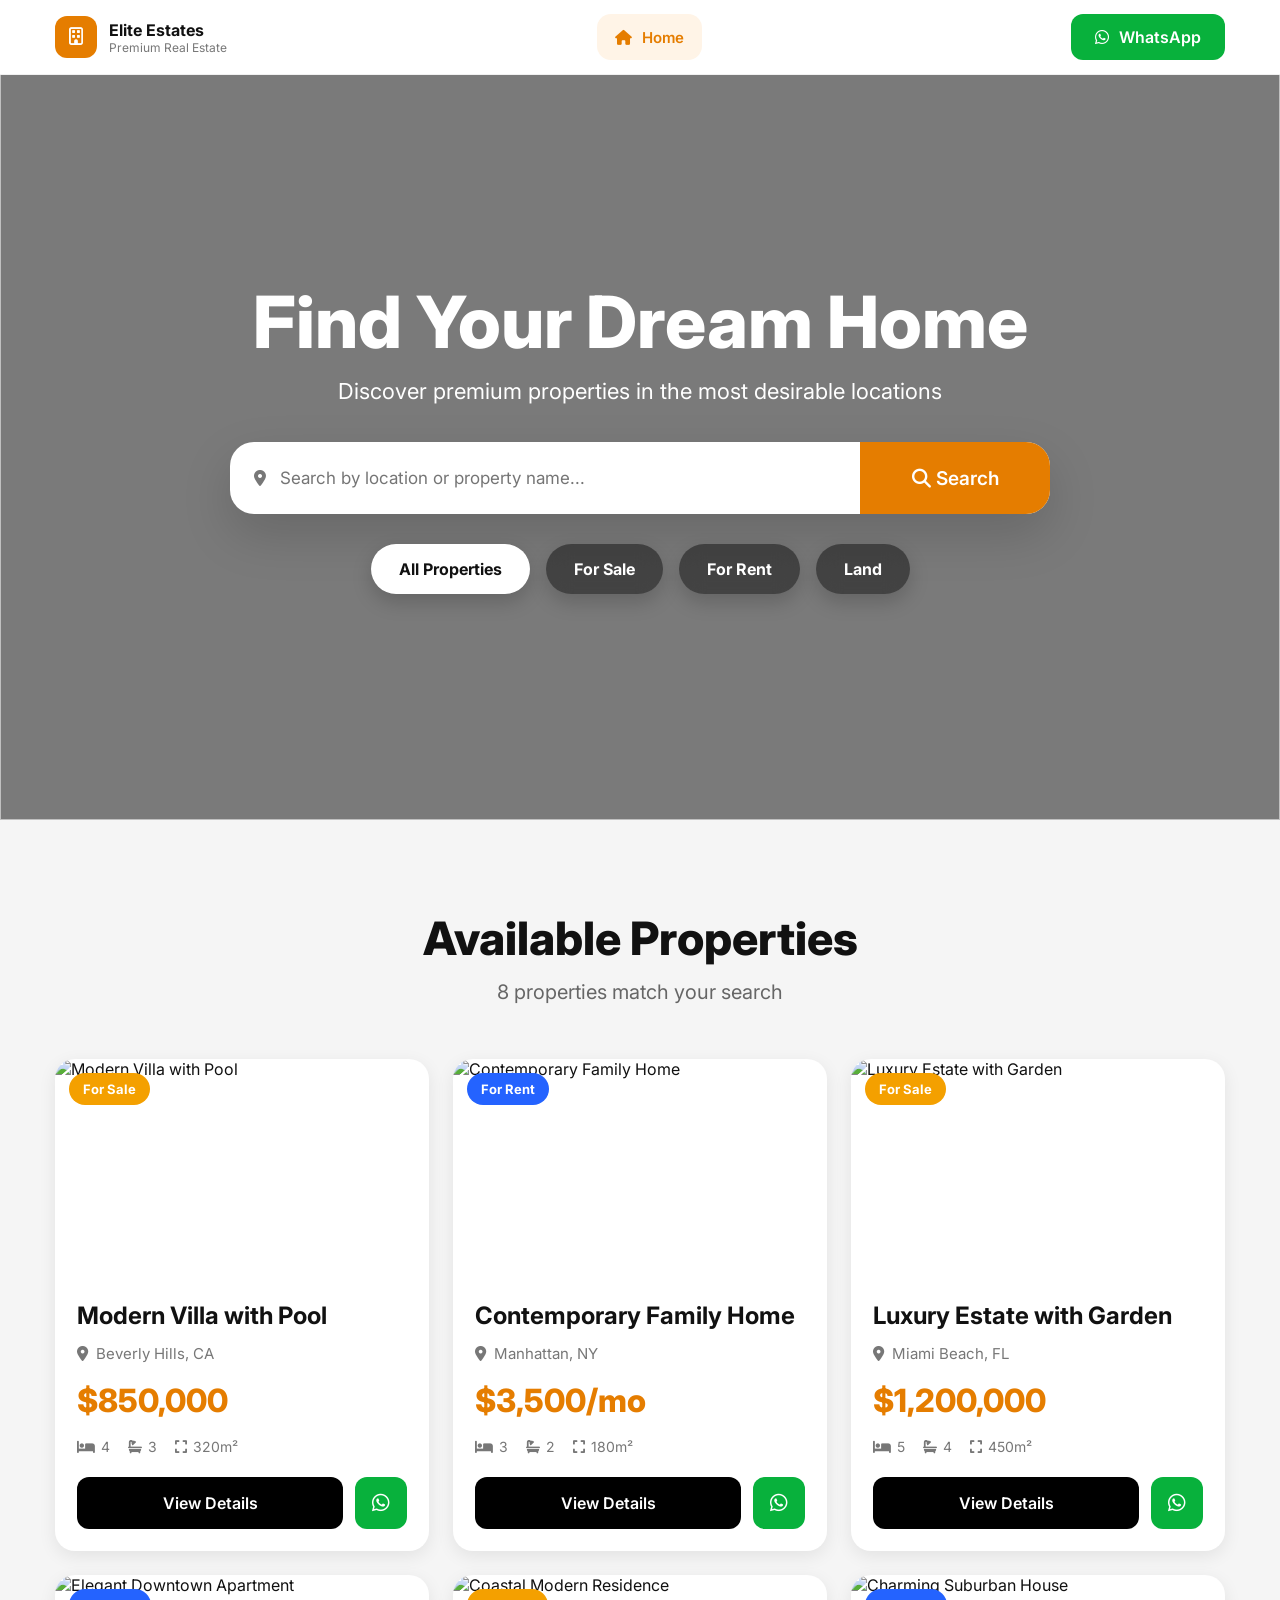
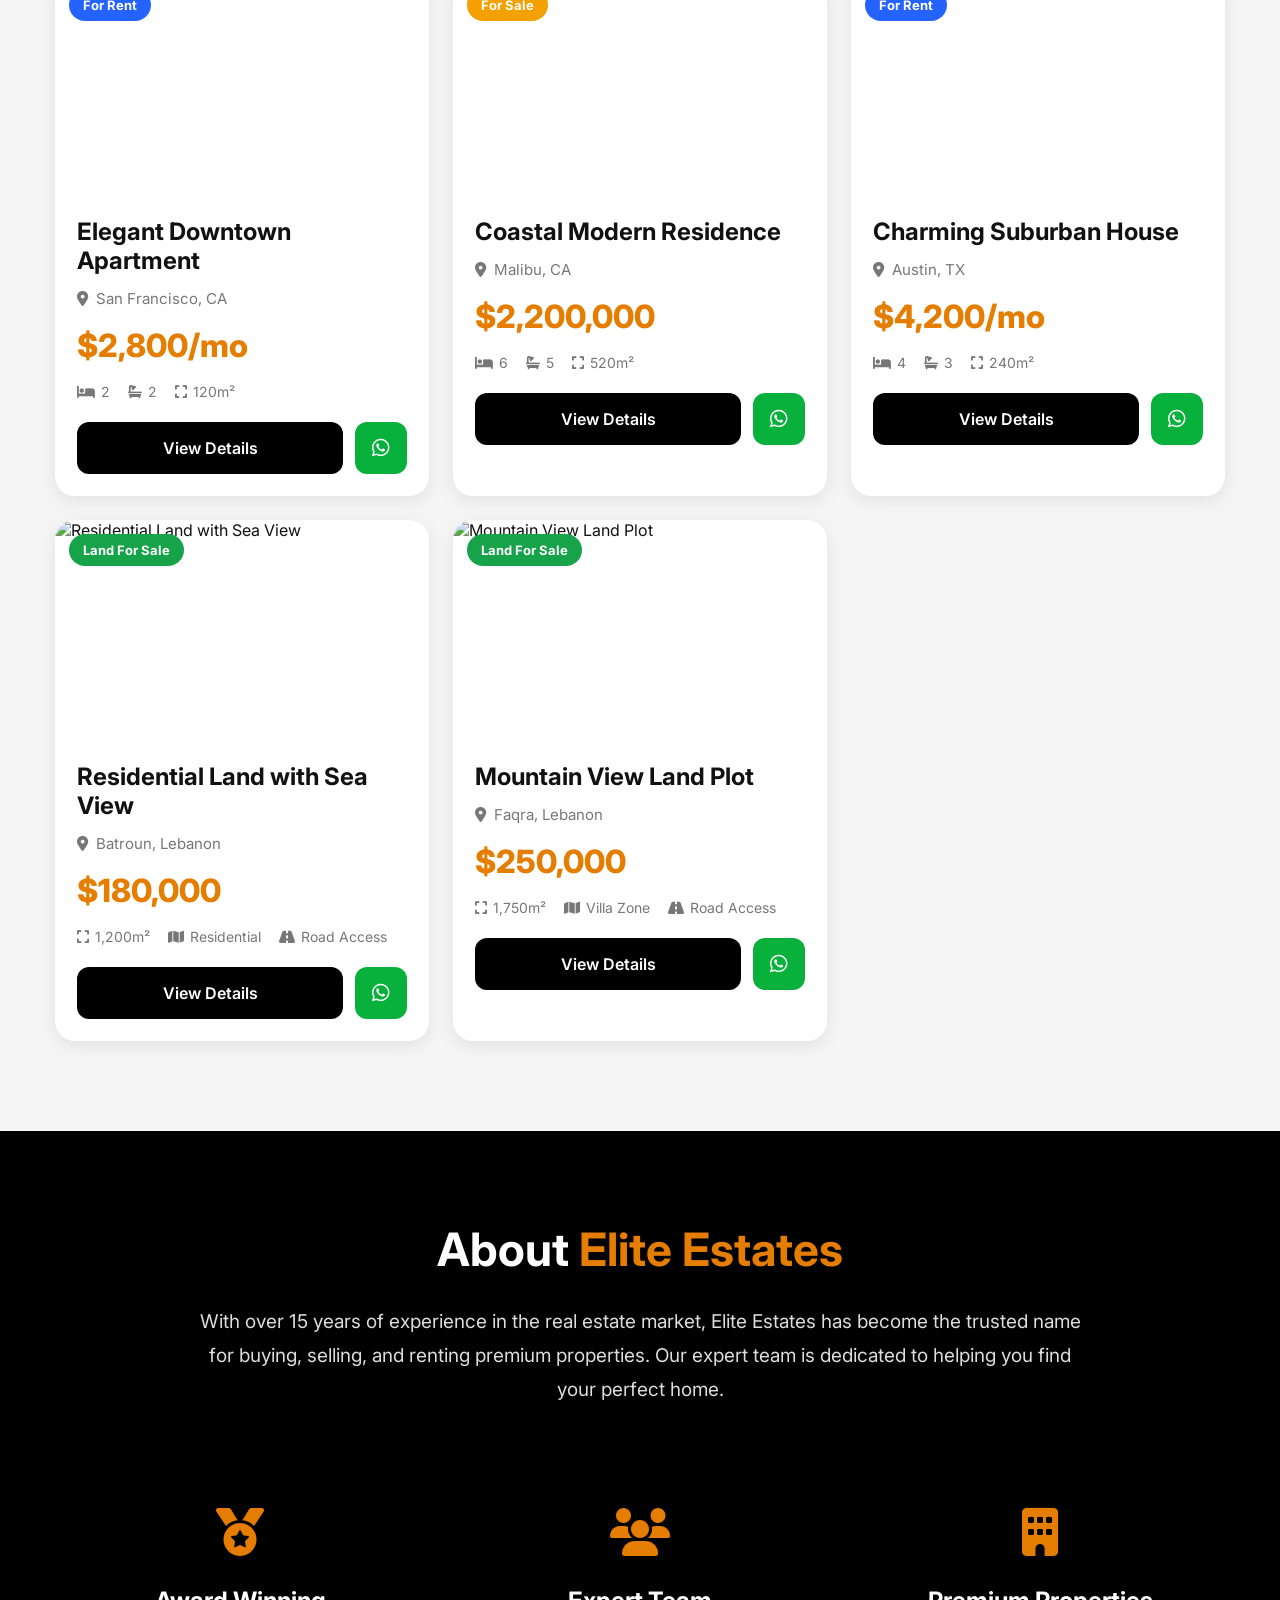
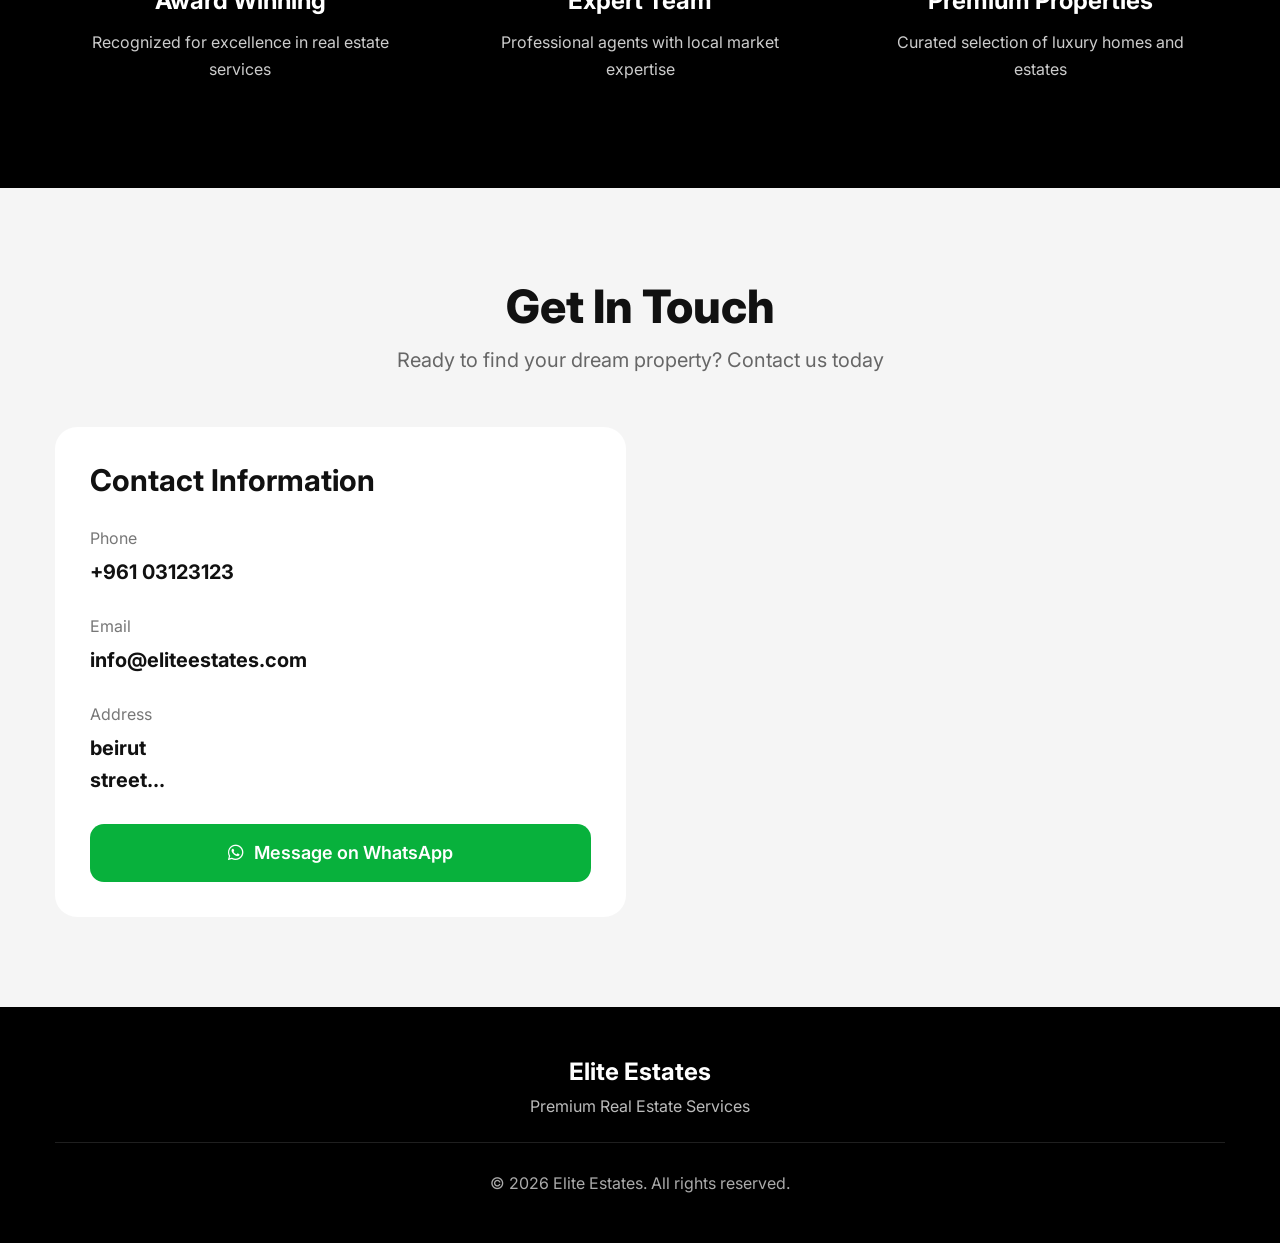
==== index.html @ d243425f "first commit" ====
<!DOCTYPE html>
<html lang="en">
<head>
  <meta charset="UTF-8" />
  <meta name="viewport" content="width=device-width, initial-scale=1.0" />
  <title>Elite Estates</title>

  <!-- CSS -->
  <link rel="stylesheet" href="style.css" />

  <!-- Google Fonts -->
  <link rel="preconnect" href="https://fonts.googleapis.com">
  <link rel="preconnect" href="https://fonts.gstatic.com" crossorigin>

  <link href="https://fonts.googleapis.com/css2?family=Inter:wght@300;400;500;600;700;800&display=swap" rel="stylesheet">

  <!-- FONT AWESOME -->
  <link
    rel="stylesheet"
    href="https://cdnjs.cloudflare.com/ajax/libs/font-awesome/6.5.1/css/all.min.css"
  />

</head>

<body>

  <!-- LOADER -->
  <div class="loader-wrapper" id="loader">
    <div class="loader"></div>
  </div>

  <!-- HEADER -->
  <header class="header">

    <div class="logo-section">

      <div class="logo-icon">
        <i class="fa-regular fa-building"></i>
      </div>

      <div>
        <h2>Elite Estates</h2>
        <p>Premium Real Estate</p>
      </div>

    </div>

    <nav class="nav">

        <a href="index.html" class="nav-link active">
          <i class="fa-solid fa-house"></i>
          <span>Home</span>
        </a>
      
      </nav>

    <a
      href="https://wa.me/123456789"
      target="_blank"
      class="header-whatsapp"
    >
      <i class="fa-brands fa-whatsapp"></i>
      WhatsApp
    </a>

  </header>

  <!-- HERO -->
  <section class="hero">

    <div class="hero-overlay"></div>

    <img
      src="https://images.unsplash.com/photo-1600585154526-990dced4db0d?q=80&w=1600&auto=format&fit=crop"
      alt=""
      class="hero-bg"
    >

    <div class="hero-content">

      <h1>Find Your Dream Home</h1>

      <p>
        Discover premium properties in the most desirable locations
      </p>

      <!-- SEARCH -->
      <div class="search-box">

        <div class="search-input">

          <i class="fa-solid fa-location-dot"></i>

          <input
            type="text"
            placeholder="Search by location or property name..."
            id="searchInput"
          />

        </div>

        <button id="searchBtn">

          <i class="fa-solid fa-magnifying-glass"></i>

          Search

        </button>

      </div>

      <!-- FILTERS -->
      <div class="filter-buttons">

        <button class="filter-btn active" data-filter="all">
          All Properties
        </button>
      
        <button class="filter-btn" data-filter="sale">
          For Sale
        </button>
      
        <button class="filter-btn" data-filter="rent">
          For Rent
        </button>
      
        <button class="filter-btn" data-filter="land">
          Land
        </button>
      
      </div>

    </div>

  </section>

  <!-- PROPERTIES -->
  <section class="properties-section">

    <div class="section-title">

      <h2>Available Properties</h2>

      <p id="resultsText">
        6 properties match your search
      </p>

    </div>

    <div
      class="properties-grid"
      id="propertiesGrid"
    >

      <!-- JS INSERTS CARDS -->

    </div>

  </section>

  <!-- ABOUT -->
  <section class="about-section">

    <div class="about-container">

      <h2>
        About <span>Elite Estates</span>
      </h2>

      <p class="about-text">

        With over 15 years of experience in the real estate market,
        Elite Estates has become the trusted name for buying,
        selling, and renting premium properties.
        Our expert team is dedicated to helping you find
        your perfect home.

      </p>

      <div class="about-features">

        <!-- FEATURE -->
        <div class="feature-box">

          <div class="feature-icon">
            <i class="fa-solid fa-medal"></i>
          </div>

          <h3>Award Winning</h3>

          <p>
            Recognized for excellence in real estate services
          </p>

        </div>

        <!-- FEATURE -->
        <div class="feature-box">

          <div class="feature-icon">
            <i class="fa-solid fa-users"></i>
          </div>

          <h3>Expert Team</h3>

          <p>
            Professional agents with local market expertise
          </p>

        </div>

        <!-- FEATURE -->
        <div class="feature-box">

          <div class="feature-icon">
            <i class="fa-solid fa-building"></i>
          </div>

          <h3>Premium Properties</h3>

          <p>
            Curated selection of luxury homes and estates
          </p>

        </div>

      </div>

    </div>

  </section>

  <!-- CONTACT -->
  <section class="contact-section">

    <div class="section-title">

      <h2>Get In Touch</h2>

      <p>
        Ready to find your dream property? Contact us today
      </p>

    </div>

    <div class="contact-container">

      <!-- LEFT -->
      <div class="contact-card">

        <h3>Contact Information</h3>

        <div class="contact-item">

          <span>Phone</span>

          <strong>+961 03123123</strong>

        </div>

        <div class="contact-item">

          <span>Email</span>

          <strong>info@eliteestates.com</strong>

        </div>

        <div class="contact-item">

          <span>Address</span>

          <strong>

           beirut

            <br>

            street...

          </strong>

        </div>

        <a
          href="https://wa.me/123456789"
          target="_blank"
          class="contact-whatsapp"
        >

          <i class="fa-brands fa-whatsapp"></i>

          Message on WhatsApp

        </a>

      </div>

      <!-- MAP -->
      <div class="map-container">

        <iframe
  src="https://maps.google.com/maps?q=Beirut%20Lebanon&t=&z=13&ie=UTF8&iwloc=&output=embed"
  loading="lazy"
  allowfullscreen
></iframe>

      </div>

    </div>

  </section>

  <!-- FOOTER -->
  <footer class="footer">

    <div class="footer-center">

        <h3>Elite Estates</h3>
      
        <p>Premium Real Estate Services</p>
      
      </div>
      
      <div class="footer-bottom">
      
        © 2026 Elite Estates. All rights reserved.
      
      </div>

  </footer>

  <!-- MODAL -->
  <div
    class="property-modal"
    id="propertyModal"
  >

    <div
      class="modal-overlay"
      id="modalOverlay"
    ></div>

    <div class="modal-content">

      <button
        class="close-modal"
        id="closeModal"
      >

        <i class="fa-solid fa-xmark"></i>

      </button>

      <div id="modalBody"></div>

    </div>

  </div>

  <!-- JS -->
  <script src="script.js"></script>

</body>
</html>
---- style.css ----
/* =========================
   GLOBAL
========================= */

*{
    margin:0;
    padding:0;
    box-sizing:border-box;
  }
  
  html{
    scroll-behavior:smooth;
  }
  
  body{
    font-family:'Inter',sans-serif;
    background:#f5f5f5;
    color:#111;
    overflow-x:hidden;
  }
  
  img{
    width:100%;
    display:block;
  }
  
  a{
    text-decoration:none;
  }
  
  button,
  input{
    font-family:'Inter',sans-serif;
  }
  
  /* =========================
     LOADER
  ========================= */
  
  .loader-wrapper{
    position:fixed;
    inset:0;
    background:#fff;
    display:flex;
    align-items:center;
    justify-content:center;
    z-index:9999;
    transition:0.4s;
  }
  
  .loader-wrapper.hide{
    opacity:0;
    pointer-events:none;
  }
  
  .loader{
    width:50px;
    height:50px;
    border:4px solid #eee;
    border-top:4px solid #e57d00;
    border-radius:50%;
    animation:spin 1s linear infinite;
  }
  
  @keyframes spin{
    to{
      transform:rotate(360deg);
    }
  }
  
  /* =========================
     HEADER
  ========================= */
  
  .header{
    position:fixed;
    top:0;
    left:0;
    width:100%;
    background:#fff;
    display:flex;
    align-items:center;
    justify-content:space-between;
    padding:14px 55px;
    z-index:1000;
    border-bottom:1px solid rgba(0,0,0,0.06);
  }
  
  .logo-section{
    display:flex;
    align-items:center;
    gap:12px;
  }
  
  .logo-icon{
    width:42px;
    height:42px;
    background:#e57d00;
    color:#fff;
    display:flex;
    align-items:center;
    justify-content:center;
    border-radius:12px;
    font-size:18px;
  }
  
  .logo-section h2{
    font-size:16px;
    font-weight:700;
  }
  
  .logo-section p{
    font-size:12px;
    color:#777;
  }
  
  .nav{
    display:flex;
    align-items:center;
    gap:14px;
  }
  
  .nav-link{
    height:46px;
    padding:0 18px;
    border-radius:14px;
    display:flex;
    align-items:center;
    gap:10px;
    color:#555;
    font-size:15px;
    font-weight:600;
    transition:0.25s;
  }
  
  .nav-link i{
    font-size:15px;
  }
  
  .nav-link:hover{
    background:#f3f3f3;
    color:#111;
  }
  
  .nav-link.active{
    background:#fff4e7;
    color:#e57d00;
  }
  
  .header-whatsapp{
    background:#08b13c;
    color:#fff;
    padding:13px 24px;
    border-radius:12px;
    display:flex;
    align-items:center;
    gap:10px;
    font-weight:600;
    transition:0.3s;
  }
  
  .header-whatsapp:hover{
    transform:translateY(-2px);
  }
  
  /* =========================
     HERO
  ========================= */
  
  .hero{
    position:relative;
    min-height:820px;
    padding-top:140px;
    padding-bottom:80px;
    overflow:hidden;
    display:flex;
    align-items:center;
    justify-content:center;
    text-align:center;
  }
  
  .hero-bg{
    position:absolute;
    inset:0;
    width:100%;
    height:100%;
    object-fit:cover;
  }
  
  .hero-overlay{
    position:absolute;
    inset:0;
    background:rgba(0,0,0,0.5);
  }
  
  .hero-content{
    position:relative;
    z-index:5;
    width:100%;
    max-width:1100px;
    padding:0 20px;
  }
  
  .hero-content h1{
    color:#fff;
    font-size:72px;
    font-weight:800;
    line-height:1;
    margin-bottom:20px;
  }
  
  .hero-content p{
    color:#fff;
    font-size:22px;
    margin-bottom:38px;
  }
  
  /* =========================
     SEARCH
  ========================= */
  
  .search-box{
    background:#fff;
    border-radius:24px;
    display:flex;
    overflow:hidden;
    max-width:820px;
    margin:0 auto 30px;
    box-shadow:0 20px 50px rgba(0,0,0,0.15);
  }
  
  .search-input{
    flex:1;
    display:flex;
    align-items:center;
    padding:0 24px;
    gap:14px;
  }
  
  .search-input input{
    width:100%;
    border:none;
    outline:none;
    font-size:17px;
    height:72px;
  }
  
  .search-input i{
    color:#777;
  }
  
  .search-box button{
    background:#e57d00;
    color:#fff;
    border:none;
    min-width:190px;
    font-size:19px;
    font-weight:600;
    cursor:pointer;
  }
  
  /* =========================
     FILTERS
  ========================= */
  
  .filter-buttons{
    display:flex;
    justify-content:center;
    gap:16px;
    flex-wrap:wrap;
  }
  
  .filter-btn{
    border:none;
    background:rgba(0,0,0,0.45);
    backdrop-filter:blur(12px);
    color:#fff;
    padding:15px 28px;
    border-radius:40px;
    font-size:16px;
    font-weight:700;
    cursor:pointer;
    box-shadow:0 8px 20px rgba(0,0,0,0.18);
  }
  
  .filter-btn.active{
    background:#fff;
    color:#111;
  }
  /* =========================
     SECTIONS
  ========================= */
  
  .properties-section,
  .contact-section{
    padding:90px 55px;
  }
  
  .section-title{
    text-align:center;
    margin-bottom:55px;
  }
  
  .section-title h2{
    font-size:46px;
    margin-bottom:14px;
    font-weight:800;
  }
  
  .section-title p{
    font-size:20px;
    color:#666;
  }
  
  /* =========================
     PROPERTIES
  ========================= */
  
  .properties-grid{
    display:grid;
    grid-template-columns:repeat(3,1fr);
    gap:24px;
  }
  
  .property-card{
    background:#fff;
    border-radius:20px;
    overflow:hidden;
    cursor:pointer;
    box-shadow:0 5px 18px rgba(0,0,0,0.08);
    transition:0.35s;
  }
  
  .property-card:hover{
    transform:translateY(-6px);
  }
  
  .property-image{
    position:relative;
    height:220px;
    overflow:hidden;
  }
  
  .property-image img{
    width:100%;
    height:100%;
    object-fit:cover;
    transition:0.4s;
  }
  
  .property-card:hover .property-image img{
    transform:scale(1.06);
  }
  
  .property-badge{
    position:absolute;
    top:14px;
    left:14px;
    padding:8px 14px;
    border-radius:30px;
    color:#fff;
    font-size:13px;
    font-weight:700;
  }
  
  .badge-sale{
    background:#f4a000;
  }
  
  .badge-rent{
    background:#2463ff;
  }
  
  .property-content{
    padding:22px;
  }
  
  .property-title{
    font-size:24px;
    font-weight:700;
    margin-bottom:14px;
  }
  
  .property-location{
    display:flex;
    align-items:center;
    gap:8px;
    color:#777;
    margin-bottom:18px;
    font-size:15px;
  }
  
  .property-price{
    font-size:32px;
    color:#e57d00;
    font-weight:800;
    margin-bottom:18px;
  }
  
  .property-features{
    display:flex;
    gap:18px;
    flex-wrap:wrap;
    margin-bottom:22px;
    color:#777;
  }
  
  .property-features span{
    display:flex;
    align-items:center;
    gap:6px;
    font-size:14px;
  }
  
  .card-buttons{
    display:flex;
    gap:12px;
  }
  
  .details-btn{
    flex:1;
    background:#000;
    color:#fff;
    border:none;
    border-radius:12px;
    height:52px;
    font-size:16px;
    font-weight:600;
    cursor:pointer;
  }
  
  .whatsapp-btn{
    width:52px;
    height:52px;
    border-radius:12px;
    background:#08b13c;
    color:#fff;
    display:flex;
    align-items:center;
    justify-content:center;
    font-size:20px;
  }
  
  /* =========================
     ABOUT
  ========================= */
  
  .about-section{
    background:#000;
    color:#fff;
    padding:90px 55px;
  }
  
  .about-container{
    max-width:1200px;
    margin:auto;
    text-align:center;
  }
  
  .about-container h2{
    font-size:46px;
    margin-bottom:28px;
  }
  
  .about-container span{
    color:#e57d00;
  }
  
  .about-text{
    max-width:900px;
    margin:auto;
    color:#ddd;
    font-size:19px;
    line-height:1.8;
  }
  
  .about-features{
    display:grid;
    grid-template-columns:repeat(3,1fr);
    gap:30px;
    margin-top:80px;
  }
  
  .feature-box{
    padding:15px;
  }
  
  .feature-icon{
    color:#e57d00;
    font-size:48px;
    margin-bottom:24px;
  }
  
  .feature-box h3{
    font-size:24px;
    margin-bottom:14px;
  }
  
  .feature-box p{
    color:#ccc;
    line-height:1.7;
    font-size:16px;
  }
  
  /* =========================
     CONTACT
  ========================= */
  
  .contact-container{
    display:grid;
    grid-template-columns:1fr 1fr;
    gap:28px;
  }
  
  .contact-card{
    background:#fff;
    border-radius:22px;
    padding:35px;
  }
  
  .contact-card h3{
    font-size:30px;
    margin-bottom:30px;
  }
  
  .contact-item{
    margin-bottom:28px;
  }
  
  .contact-item span{
    display:block;
    color:#777;
    margin-bottom:8px;
    font-size:16px;
  }
  
  .contact-item strong{
    font-size:20px;
    line-height:1.6;
  }
  
  .contact-whatsapp{
    margin-top:10px;
    background:#08b13c;
    color:#fff;
    display:flex;
    align-items:center;
    justify-content:center;
    gap:10px;
    height:58px;
    border-radius:14px;
    font-size:18px;
    font-weight:600;
  }
  
  .map-container{
    border-radius:22px;
    overflow:hidden;
    min-height:420px;
  }
  
  .map-container iframe{
    width:100%;
    height:100%;
    border:none;
  }
  
  /* =========================
     FOOTER
  ========================= */
  
  .footer{
    background:#000;
    color:#fff;
    padding:50px 55px;
  }
  

  
  .footer-top h3{
    font-size:24px;
    margin-bottom:8px;
  }
  
  .footer-top p{
    color:#bbb;
    font-size:16px;
  }
  
  
  
  .footer-bottom{
    text-align:center;
    padding-top:30px;
    color:#aaa;
    font-size:16px;
  }
  .footer-center{
    text-align:center;
    padding-bottom:26px;
    border-bottom:1px solid rgba(255,255,255,0.12);
  }
  
  .footer-center h3{
    font-size:24px;
    margin-bottom:10px;
  }
  
  .footer-center p{
    color:#bbb;
    font-size:16px;
  }
  /* =========================
     MODAL
  ========================= */
  
  .property-modal{
    position:fixed;
    inset:0;
    z-index:5000;
    opacity:0;
    pointer-events:none;
    transition:0.3s;
  }
  
  .property-modal.show{
    opacity:1;
    pointer-events:auto;
  }
  
  .modal-overlay{
    position:absolute;
    inset:0;
    background:rgba(0,0,0,0.7);
  }
  
  .modal-content{
    position:absolute;
    top:50%;
    left:50%;
    transform:translate(-50%,-50%);
    width:90%;
    max-width:900px;
    background:#fff;
    border-radius:24px;
    overflow:auto;
    max-height:90vh;
  }
  
  .close-modal{
    position:absolute;
    top:18px;
    right:18px;
    width:48px;
    height:48px;
    border:none;
    border-radius:50%;
    background:#000;
    color:#fff;
    font-size:18px;
    cursor:pointer;
    z-index:10;
  }
  
  /* =========================
     MODAL CONTENT
  ========================= */
  
  .modal-image{
    width:100%;
    height:320px;
    position:relative;
  }
  
  .modal-image img{
    width:100%;
    height:100%;
    object-fit:cover;
  }
  
  .modal-info{
    padding:28px;
  }
  
  .modal-info h2{
    font-size:30px;
    margin-bottom:14px;
  }
  
  .modal-location{
    display:flex;
    align-items:center;
    gap:8px;
    color:#666;
    font-size:16px;
    margin-bottom:16px;
  }
  
  .modal-price{
    font-size:34px;
    font-weight:800;
    color:#e57d00;
    margin-bottom:22px;
  }
  
  .modal-features{
    display:flex;
    gap:14px;
    flex-wrap:wrap;
    margin-bottom:24px;
  }
  
  .modal-features span{
    background:#f3f3f3;
    padding:12px 14px;
    border-radius:10px;
    display:flex;
    align-items:center;
    gap:8px;
    font-size:14px;
  }
  
  .modal-description{
    font-size:16px;
    line-height:1.8;
    color:#555;
    margin-bottom:28px;
  }
  
  .modal-whatsapp{
    background:#08b13c;
    color:#fff;
    height:58px;
    border-radius:14px;
    display:flex;
    align-items:center;
    justify-content:center;
    gap:10px;
    font-size:18px;
    font-weight:600;
  }
  
  /* =========================
     MOBILE
  ========================= */
  
  @media(max-width:900px){
  
    .header{
      padding:14px 18px;
    }
  
    .nav{
      display:none;
    }
  
    .header-whatsapp{
      padding:10px 14px;
      font-size:14px;
    }
  
    .hero{
      min-height:100vh;
      padding-top:120px;
    }
  
    .hero-content h1{
      font-size:48px;
    }
  
    .hero-content p{
      font-size:18px;
    }
  
    .search-box{
      flex-direction:column;
    }
  
    .search-box button{
      width:100%;
      height:64px;
    }
  
    .properties-grid{
      grid-template-columns:1fr;
    }
  
    .about-features{
      grid-template-columns:1fr;
    }
  
    .contact-container{
      grid-template-columns:1fr;
    }
  
    .properties-section,
    .contact-section,
    .about-section,
    .footer{
      padding:70px 20px;
    }
  
  }
  
  @media(max-width:600px){
  
    .hero-content h1{
      font-size:40px;
    }
  
    .hero-content p{
      font-size:16px;
    }
  
    .property-image{
      height:210px;
    }
  
    .modal-image{
      height:240px;
    }
  
  }
  /* =========================
   PROPERTY DETAILS PAGE
========================= */

.details-page{
    padding:120px 55px 90px;
    background:#fff;
  }
  
  .breadcrumb{
    max-width:1240px;
    margin:0 auto 28px;
    display:flex;
    align-items:center;
    gap:10px;
    font-size:16px;
    color:#6f7284;
  }
  
  .breadcrumb a{
    color:#6f7284;
  }
  
  .breadcrumb span:last-child{
    color:#111;
  }
  
  .details-gallery{
    max-width:1240px;
    margin:0 auto 42px;
  }
  
  .main-image-wrap{
    position:relative;
    height:640px;
    border-radius:22px;
    overflow:hidden;
    box-shadow:0 18px 45px rgba(0,0,0,0.12);
  }
  
  .main-image-wrap img{
    width:100%;
    height:100%;
    object-fit:cover;
  }
  
  .details-badge{
    position:absolute;
    top:22px;
    left:22px;
    z-index:5;
    padding:12px 22px;
    border-radius:30px;
    color:#fff;
    font-size:18px;
    font-weight:700;
  }
  
  .gallery-arrow{
    position:absolute;
    top:50%;
    transform:translateY(-50%);
    width:58px;
    height:58px;
    border:none;
    border-radius:50%;
    background:#fff;
    color:#111;
    font-size:22px;
    cursor:pointer;
    z-index:5;
    box-shadow:0 8px 20px rgba(0,0,0,0.15);
  }
  
  .gallery-arrow.left{
    left:22px;
  }
  
  .gallery-arrow.right{
    right:22px;
  }
  
  .gallery-dots{
    position:absolute;
    bottom:18px;
    left:50%;
    transform:translateX(-50%);
    display:flex;
    align-items:center;
    gap:8px;
    z-index:5;
  }
  
  .gallery-dot{
    width:10px;
    height:10px;
    border:none;
    border-radius:50%;
    background:rgba(255,255,255,0.55);
    cursor:pointer;
  }
  
  .gallery-dot.active{
    width:34px;
    border-radius:30px;
    background:#fff;
  }
  
  .thumbnail-row{
    display:flex;
    gap:16px;
    margin-top:22px;
    overflow-x:auto;
    padding-bottom:5px;
  }
  
  .thumbnail-img{
    width:185px;
    height:105px;
    object-fit:cover;
    border-radius:12px;
    cursor:pointer;
    border:3px solid transparent;
    transition:0.25s;
  }
  
  .thumbnail-img.active{
    border-color:#e57d00;
  }
  
  .details-layout{
    max-width:1240px;
    margin:0 auto;
    display:grid;
    grid-template-columns:1fr 385px;
    gap:40px;
    align-items:start;
  }
  
  .details-card,
  .details-sidebar{
    background:#fff;
    border:1px solid #e5e5e5;
    border-radius:22px;
    box-shadow:0 12px 30px rgba(0,0,0,0.08);
  }
  
  .details-card{
    padding:40px;
  }
  
  .details-card h1{
    font-size:44px;
    line-height:1.1;
    margin-bottom:22px;
  }
  
  .detail-location{
    display:flex;
    align-items:center;
    gap:12px;
    color:#6f7284;
    font-size:20px;
    margin-bottom:32px;
  }
  
  .detail-price{
    color:#e57d00;
    font-size:44px;
    font-weight:800;
    margin-bottom:38px;
  }
  
  .detail-stats{
    display:grid;
    grid-template-columns:repeat(4,1fr);
    gap:22px;
    margin-bottom:38px;
  }
  
  .detail-stat{
    display:flex;
    align-items:center;
    gap:14px;
  }
  
  .stat-icon{
    width:58px;
    height:58px;
    border-radius:12px;
    display:flex;
    align-items:center;
    justify-content:center;
    font-size:23px;
  }
  
  .stat-icon.orange{
    background:#fff7e8;
    color:#e57d00;
  }
  
  .stat-icon.blue{
    background:#eef5ff;
    color:#2166ff;
  }
  
  .stat-icon.green{
    background:#effdf5;
    color:#00a841;
  }
  
  .stat-icon.purple{
    background:#f9efff;
    color:#a020ff;
  }
  
  .detail-stat strong{
    display:block;
    font-size:28px;
    margin-bottom:4px;
  }
  
  .detail-stat span{
    color:#6f7284;
    font-size:16px;
  }
  
  .details-card hr{
    border:none;
    border-top:1px solid #e2e2e2;
    margin:8px 0 38px;
  }
  
  .details-card h2{
    font-size:28px;
    margin-bottom:22px;
  }
  
  .detail-description{
    color:#666b7d;
    font-size:19px;
    line-height:1.8;
  }
  
  .details-sidebar{
    padding:30px;
    position:sticky;
    top:115px;
  }
  
  .details-sidebar h2{
    font-size:30px;
    margin-bottom:28px;
  }
  
  .details-whatsapp{
    height:68px;
    border-radius:16px;
    background:#08b13c;
    color:#fff;
    display:flex;
    align-items:center;
    justify-content:center;
    gap:12px;
    font-size:20px;
    font-weight:700;
    margin-bottom:30px;
  }
  
  .info-list{
    margin-top:18px;
  }
  
  .info-row{
    display:flex;
    align-items:center;
    justify-content:space-between;
    padding:18px 0;
    border-bottom:1px solid #e5e5e5;
    gap:20px;
  }
  
  .info-row span{
    color:#6f7284;
    font-size:16px;
  }
  
  .info-row strong{
    font-size:16px;
    text-align:right;
  }
  
  .side-contact{
    margin-top:34px;
    padding-top:30px;
    border-top:1px solid #e5e5e5;
  }
  
  .side-contact h3{
    font-size:20px;
    margin-bottom:18px;
  }
  
  .side-contact p{
    color:#6f7284;
    font-size:16px;
    margin-bottom:12px;
  }
  
  /* =========================
     DETAILS RESPONSIVE
  ========================= */
  
  @media(max-width:1000px){
  
    .details-page{
      padding:105px 20px 70px;
    }
  
    .main-image-wrap{
      height:420px;
    }
  
    .details-layout{
      grid-template-columns:1fr;
    }
  
    .details-sidebar{
      position:static;
    }
  
    .detail-stats{
      grid-template-columns:repeat(2,1fr);
    }
  
  }
  
  @media(max-width:600px){
  
    .main-image-wrap{
      height:300px;
      border-radius:16px;
    }
  
    .gallery-arrow{
      width:44px;
      height:44px;
      font-size:18px;
    }
  
    .thumbnail-img{
      width:125px;
      height:78px;
    }
  
    .details-card{
      padding:26px;
    }
  
    .details-card h1{
      font-size:32px;
    }
  
    .detail-price{
      font-size:34px;
    }
  
    .detail-stats{
      grid-template-columns:1fr;
    }
  
    .details-sidebar{
      padding:26px;
    }
  
  }
  .badge-land{
    background:#16a34a;
  }
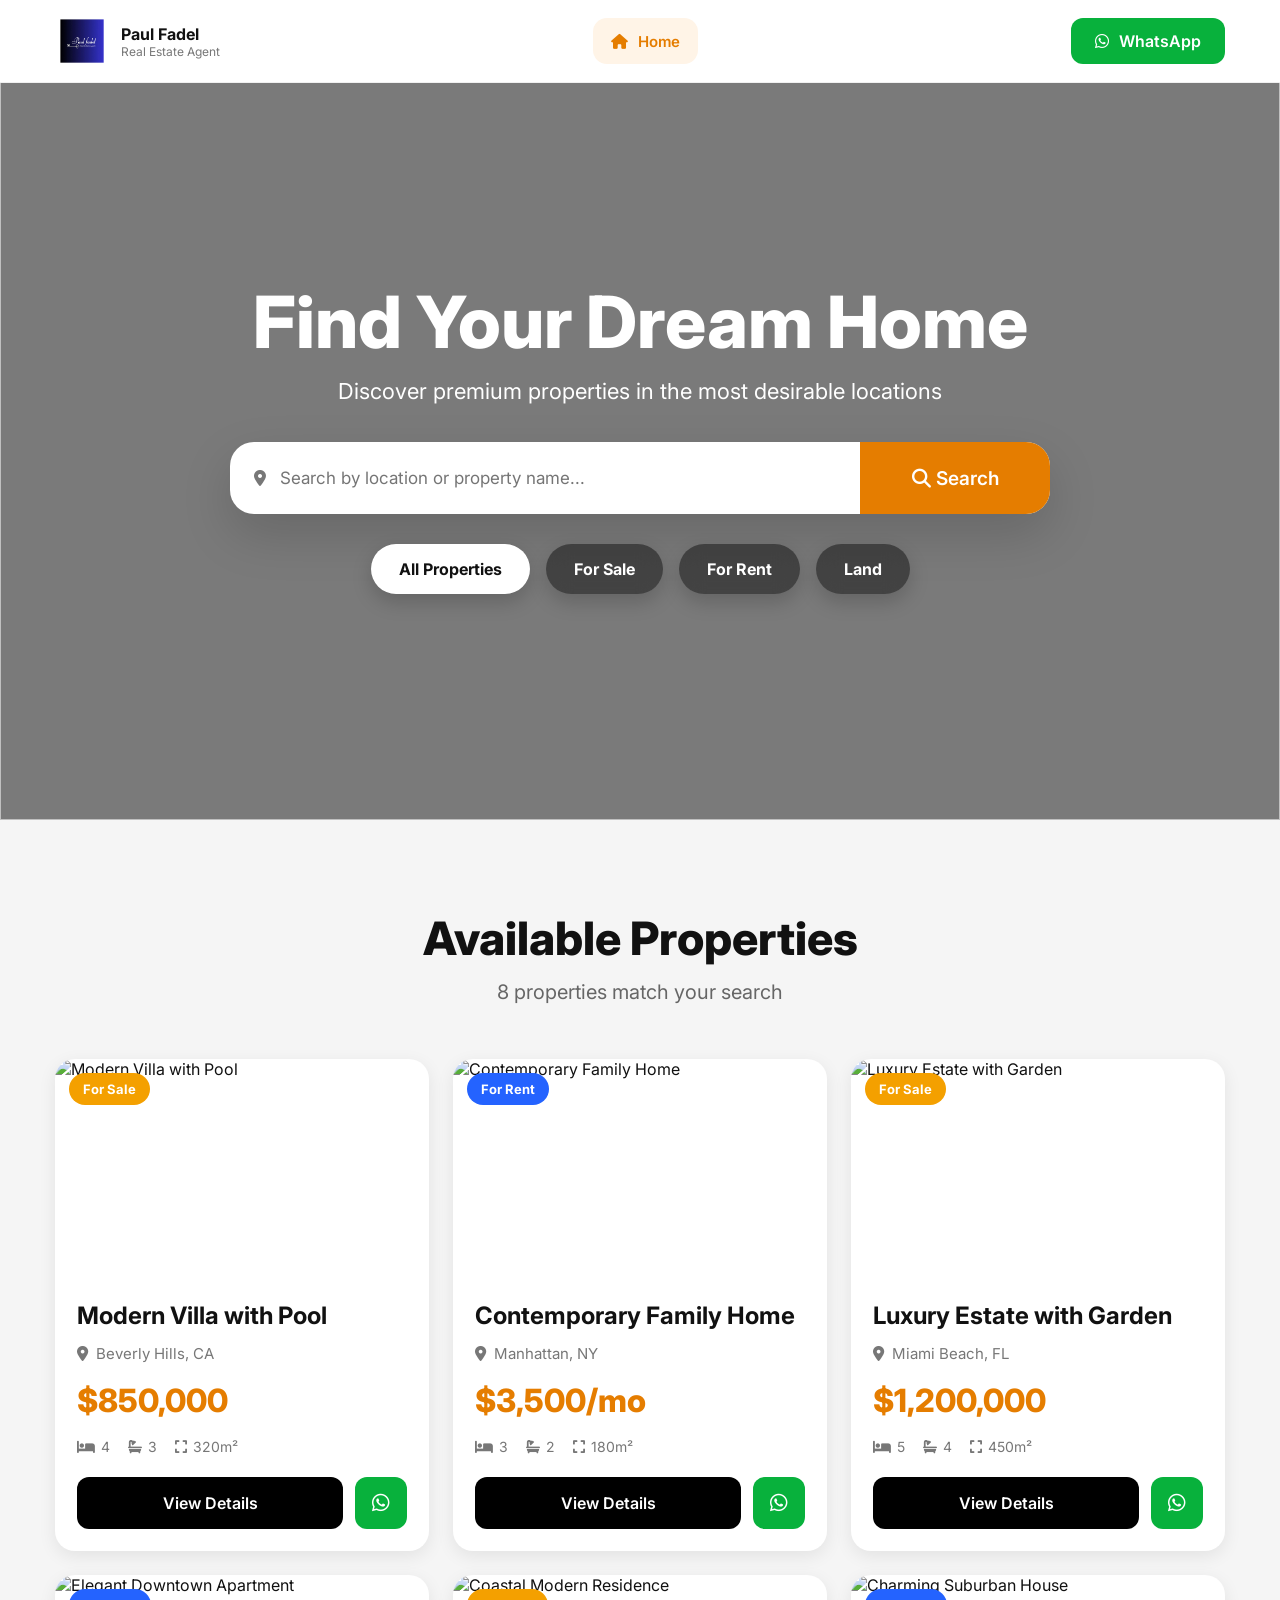
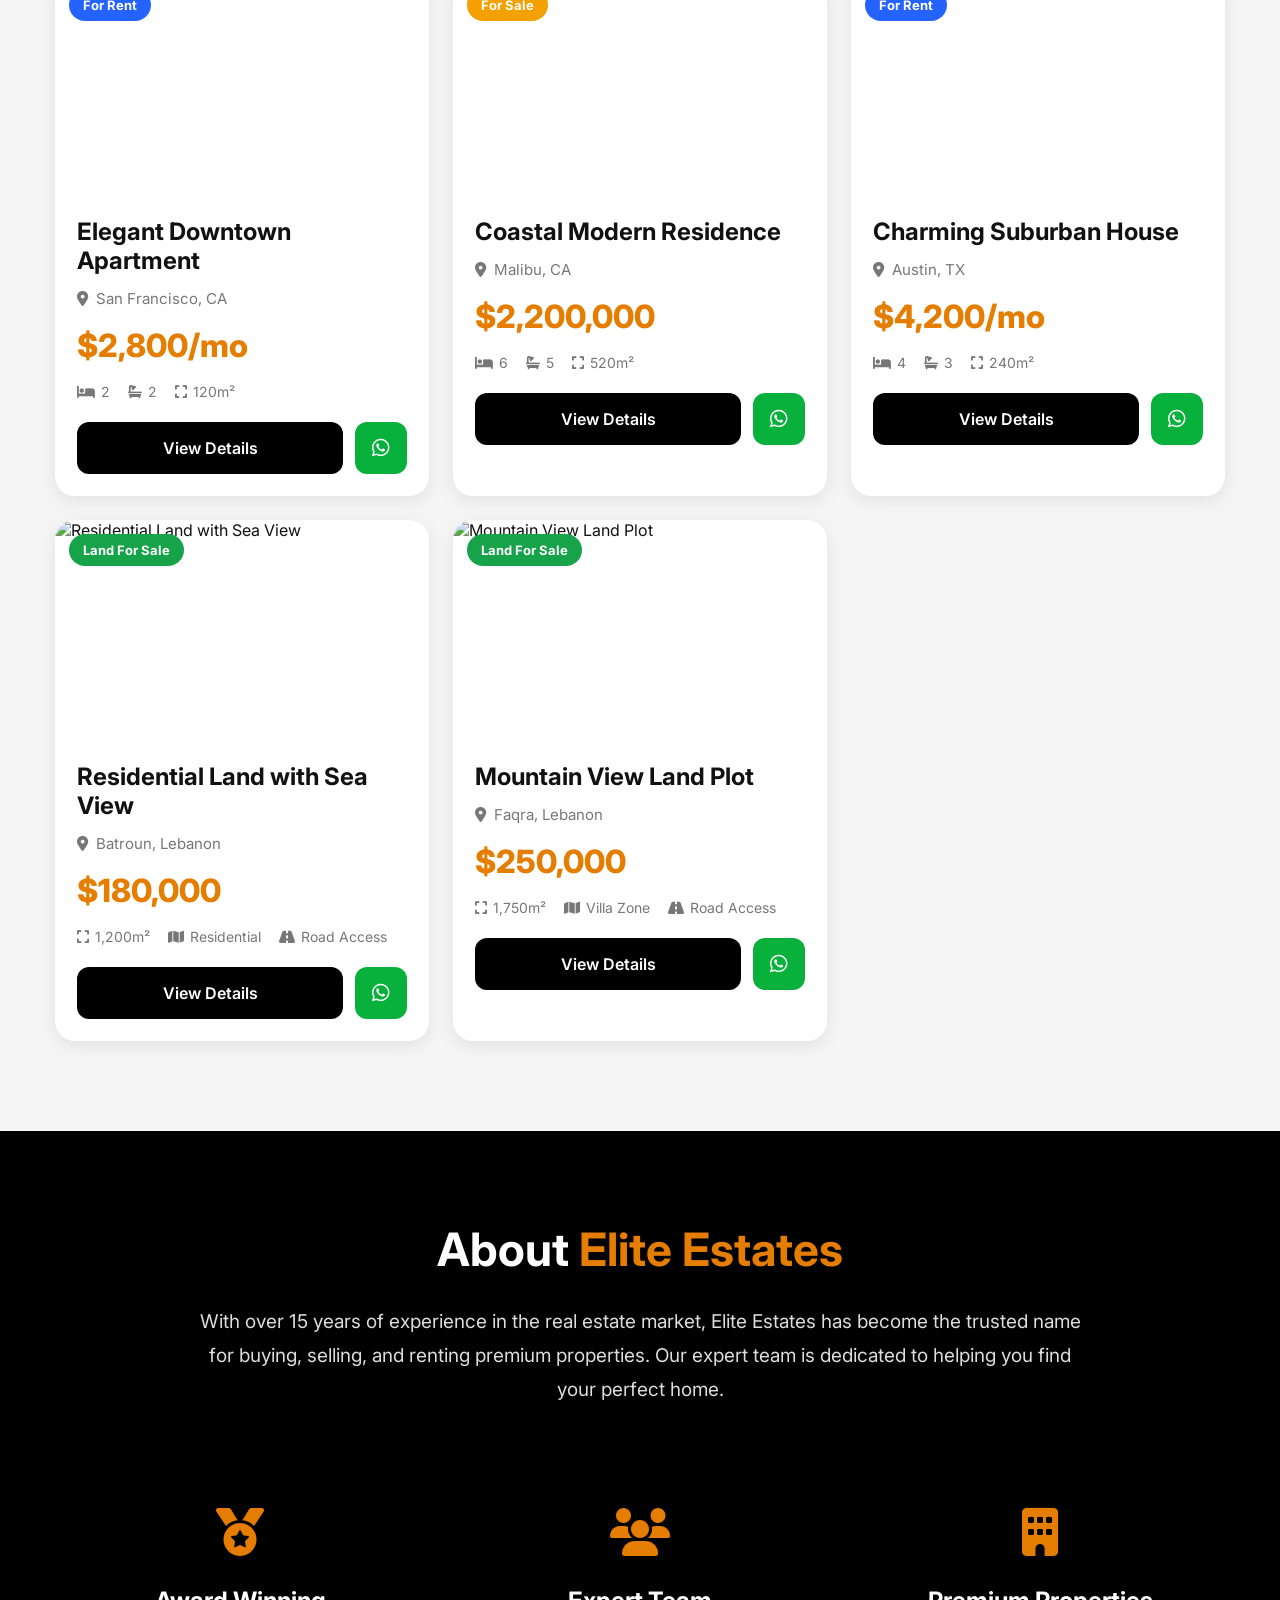
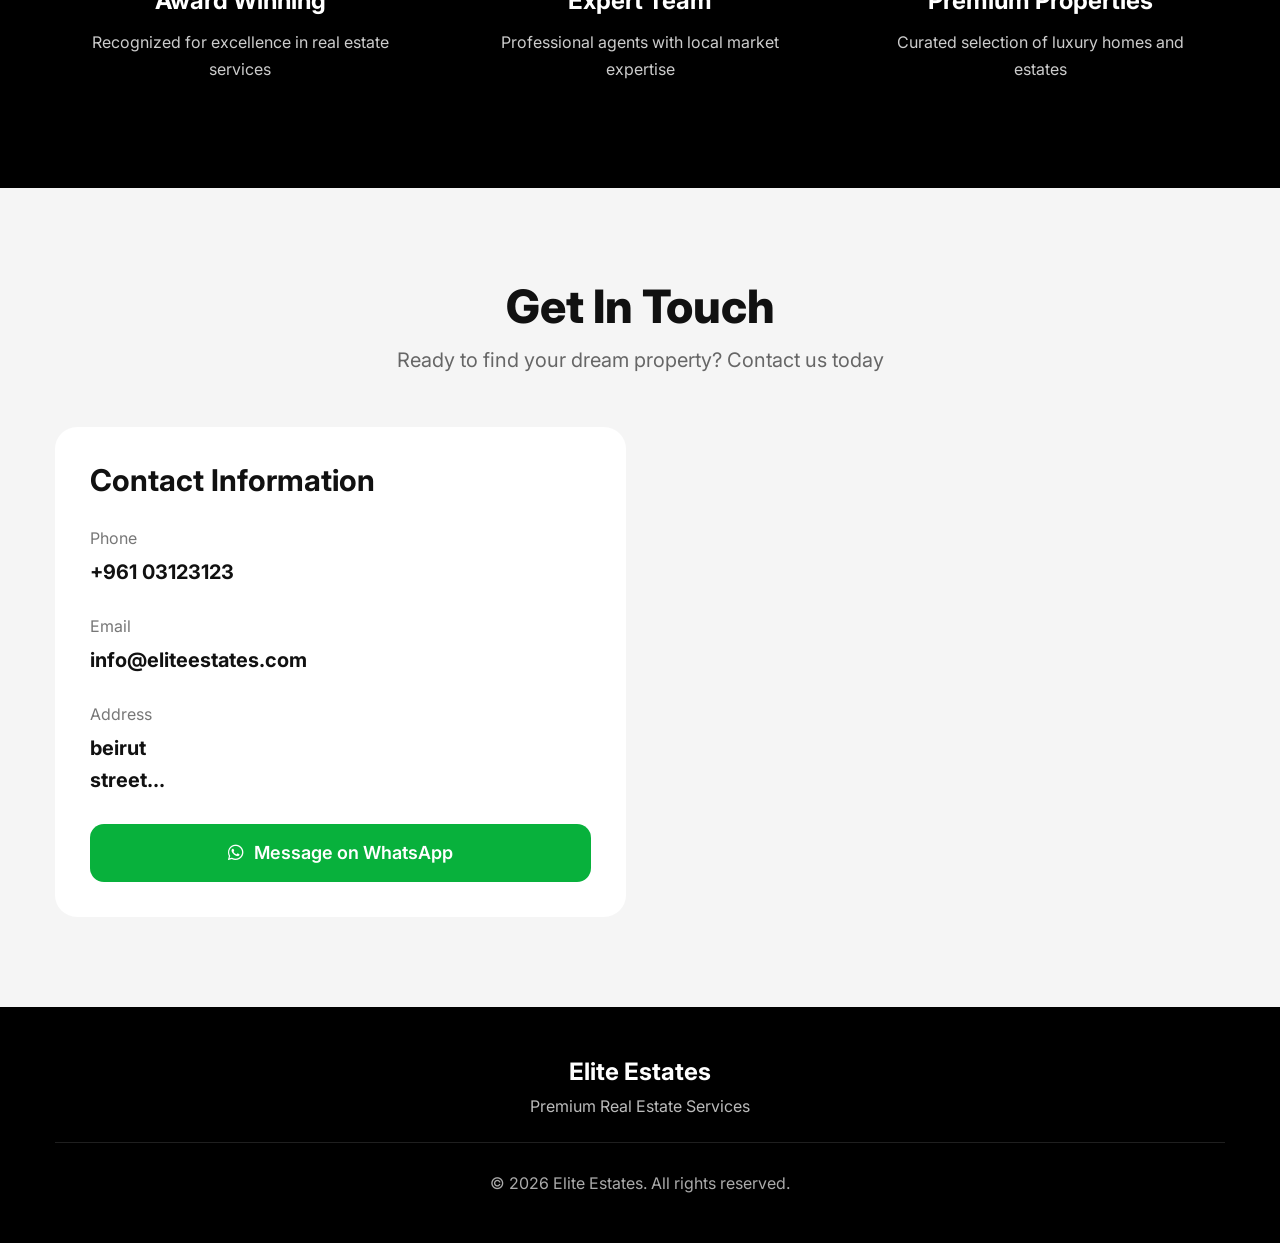
==== commit ac13e656: "update" ====
--- a/index.html
+++ b/index.html
@@ -3,7 +3,7 @@
 <head>
   <meta charset="UTF-8" />
   <meta name="viewport" content="width=device-width, initial-scale=1.0" />
-  <title>Elite Estates</title>
+  <title>Paul Fadel Real Estate</title>
 
   <!-- CSS -->
   <link rel="stylesheet" href="style.css" />
@@ -34,13 +34,13 @@
 
     <div class="logo-section">
 
-      <div class="logo-icon">
-        <i class="fa-regular fa-building"></i>
-      </div>
+        <div class="logo-icon">
+            <img src="images/logo.jpg" alt="Elite Estates Logo">
+          </div>
 
       <div>
-        <h2>Elite Estates</h2>
-        <p>Premium Real Estate</p>
+        <h2>Paul Fadel</h2>
+        <p>Real Estate Agent</p>
       </div>
 
     </div>
--- a/style.css
+++ b/style.css
@@ -1199,4 +1199,18 @@
   }
   .badge-land{
     background:#16a34a;
+  }
+  .logo-icon{
+    width:54px;
+    height:54px;
+    border-radius:14px;
+    overflow:hidden;
+    flex-shrink:0;
+  }
+  
+  .logo-icon img{
+    width:100%;
+    height:100%;
+    object-fit:cover;
+    display:block;
   }
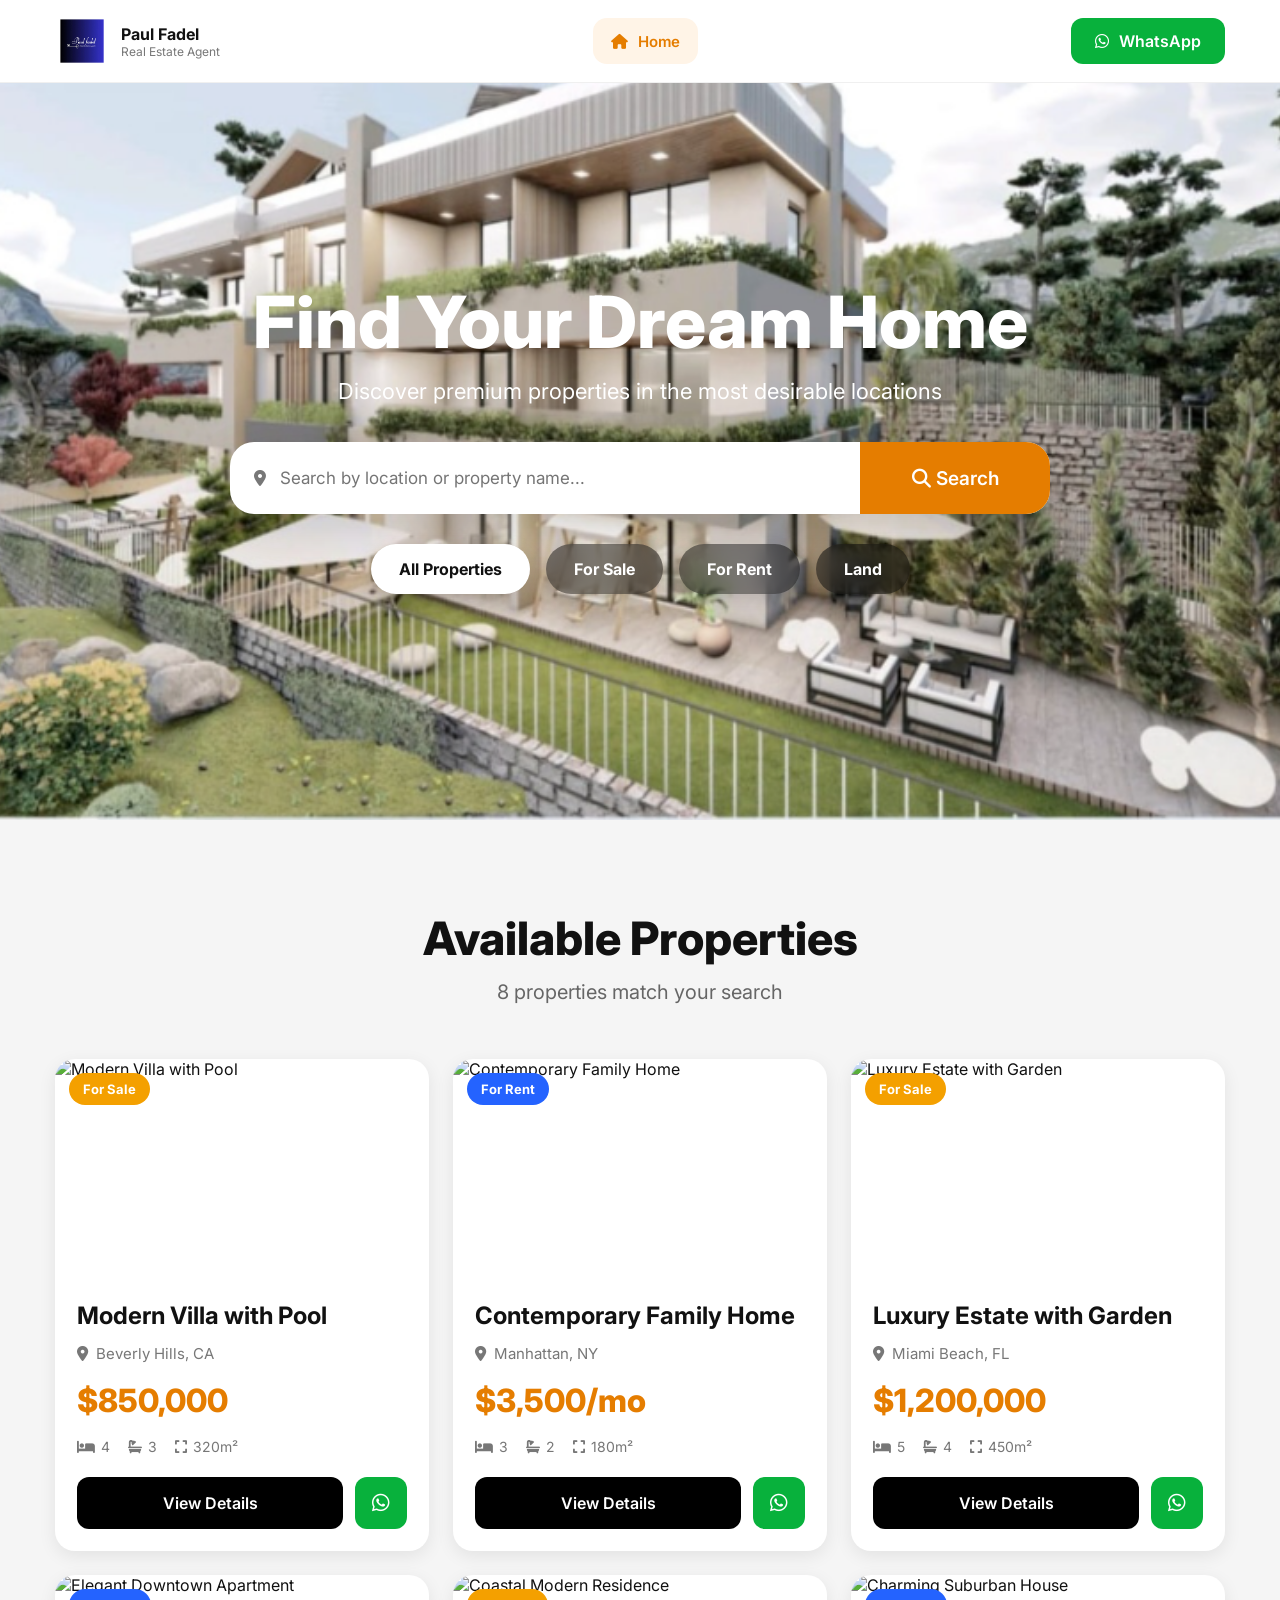
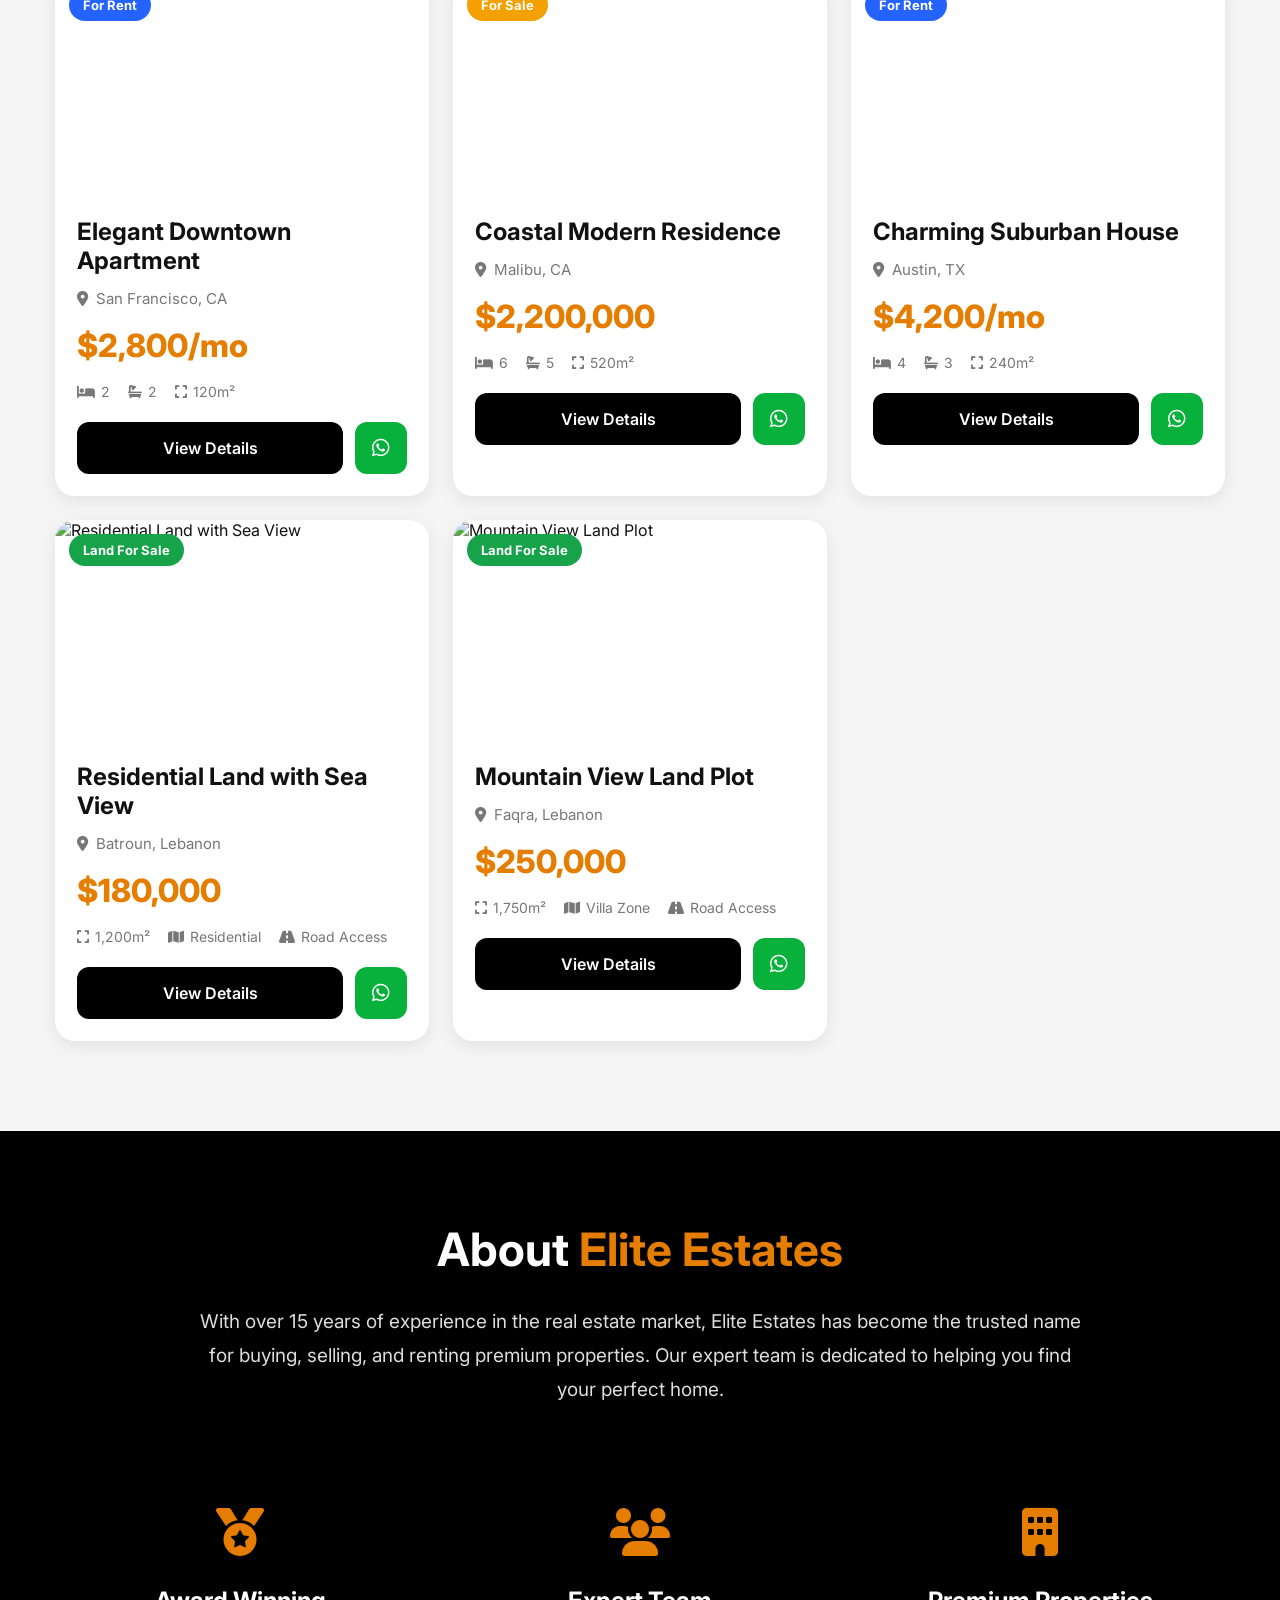
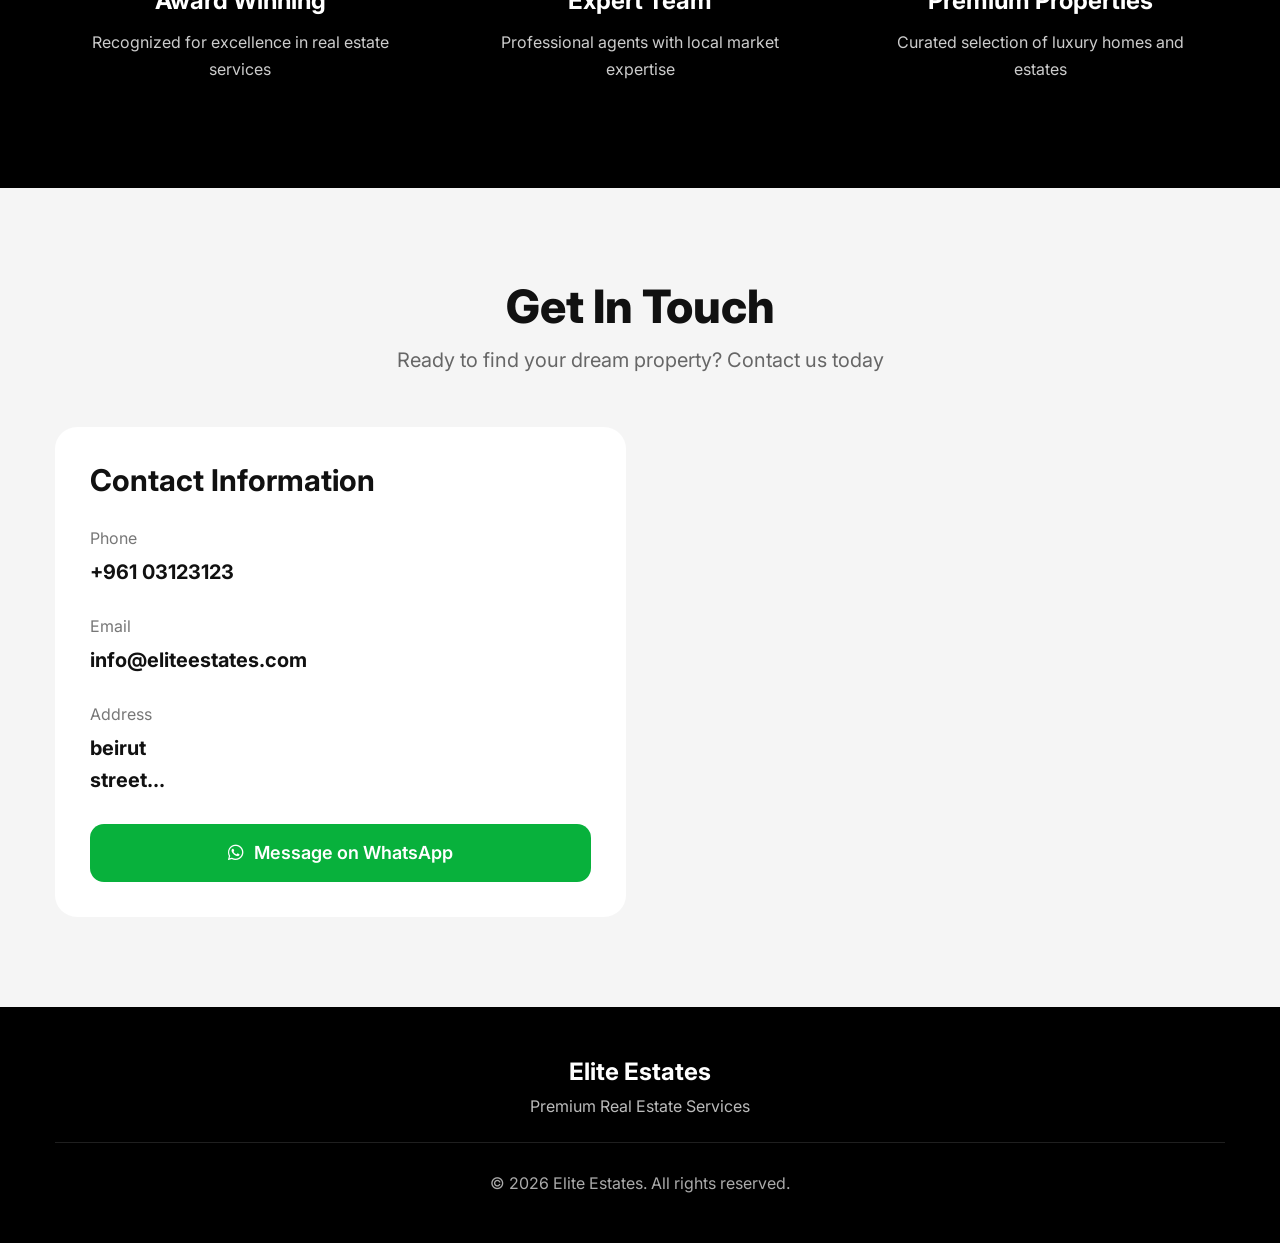
==== commit 7c4c7ab3: "update" ====
--- a/index.html
+++ b/index.html
@@ -71,7 +71,7 @@
     <div class="hero-overlay"></div>
 
     <img
-      src="https://images.unsplash.com/photo-1600585154526-990dced4db0d?q=80&w=1600&auto=format&fit=crop"
+      src="images/hero.png"
       alt=""
       class="hero-bg"
     >
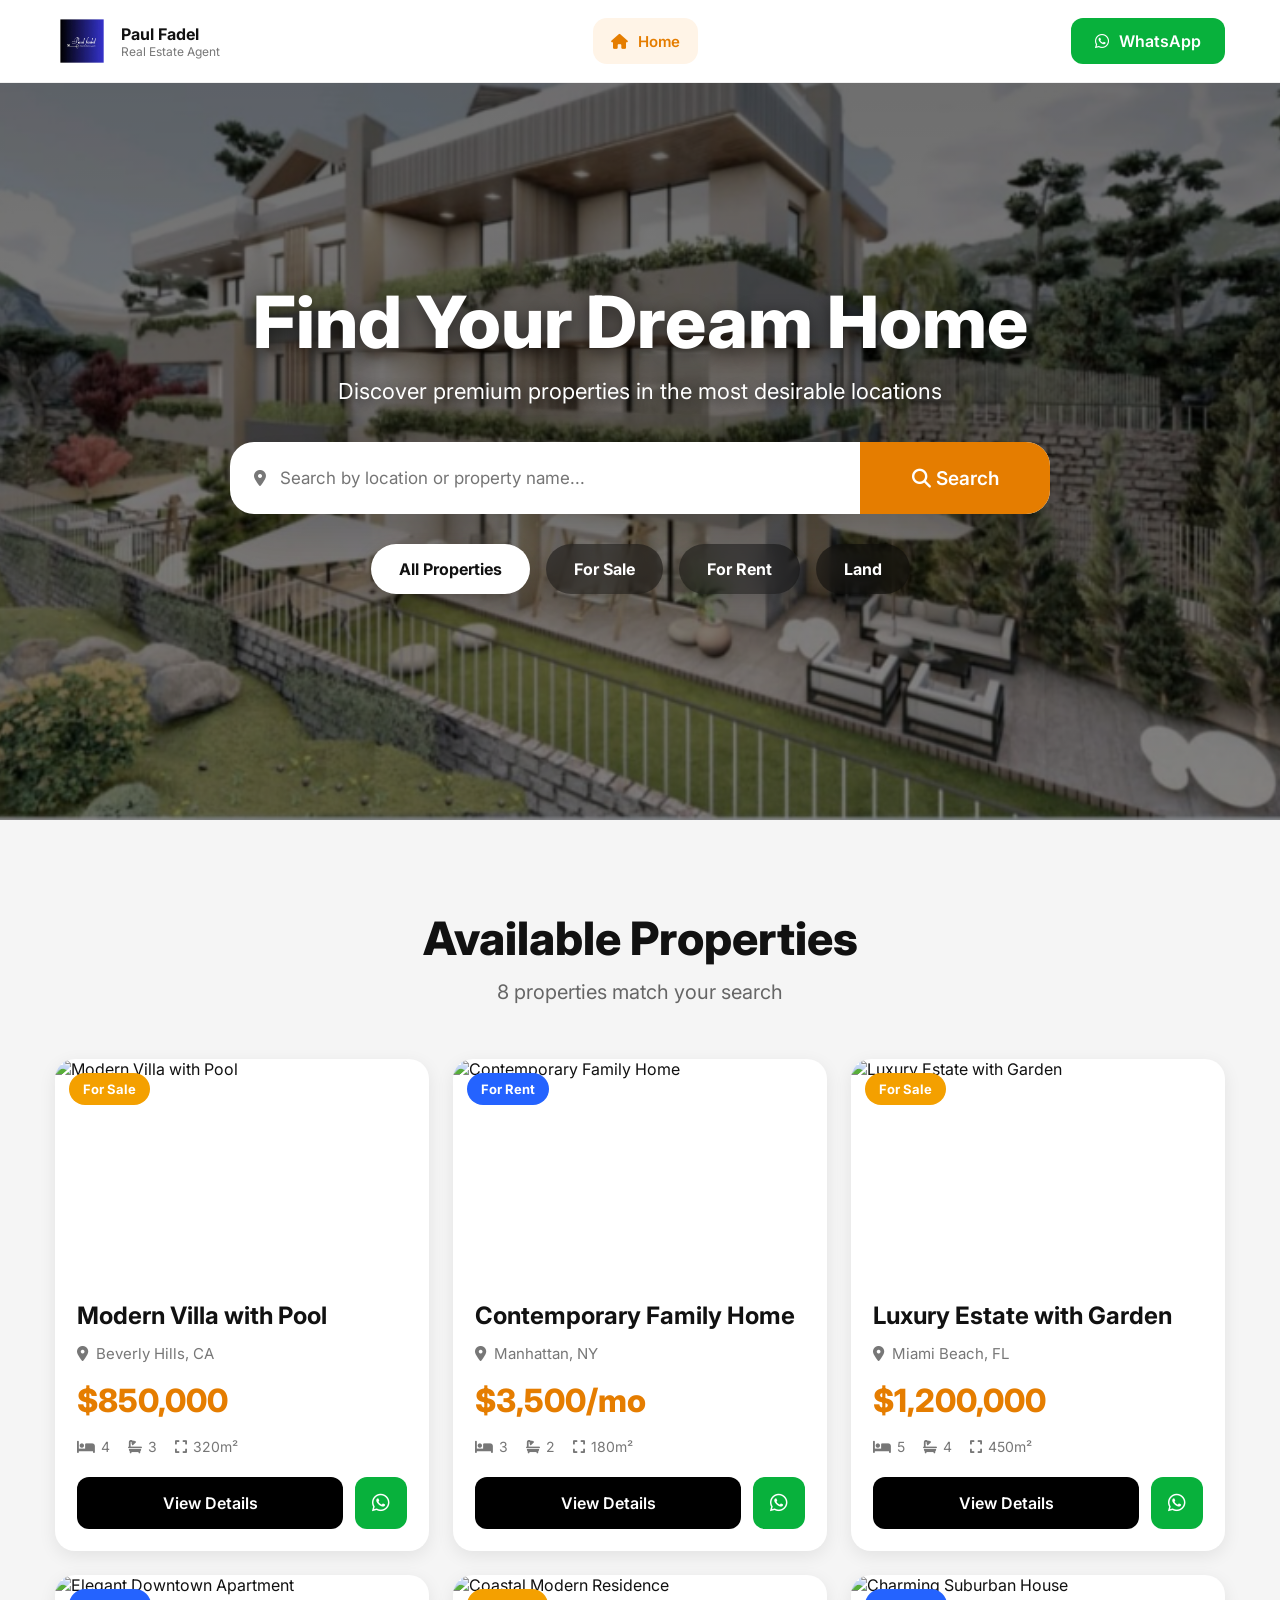
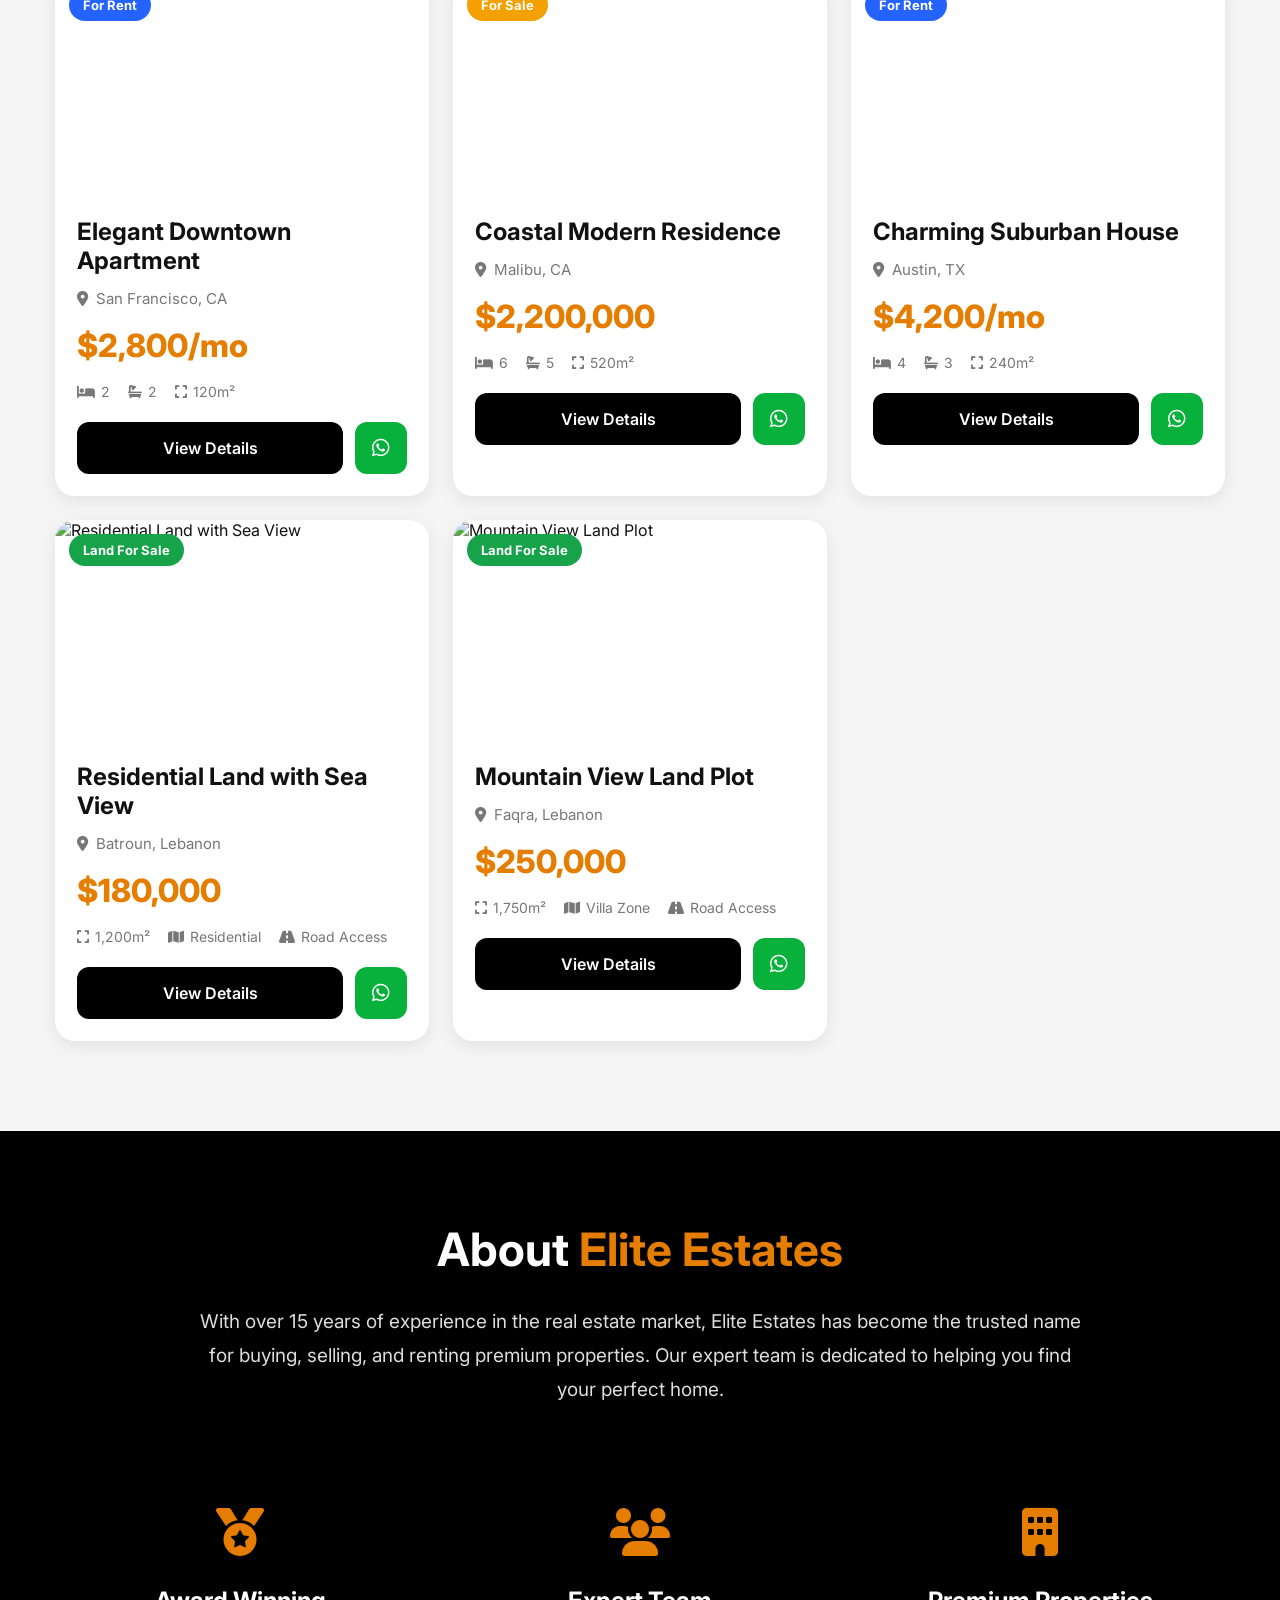
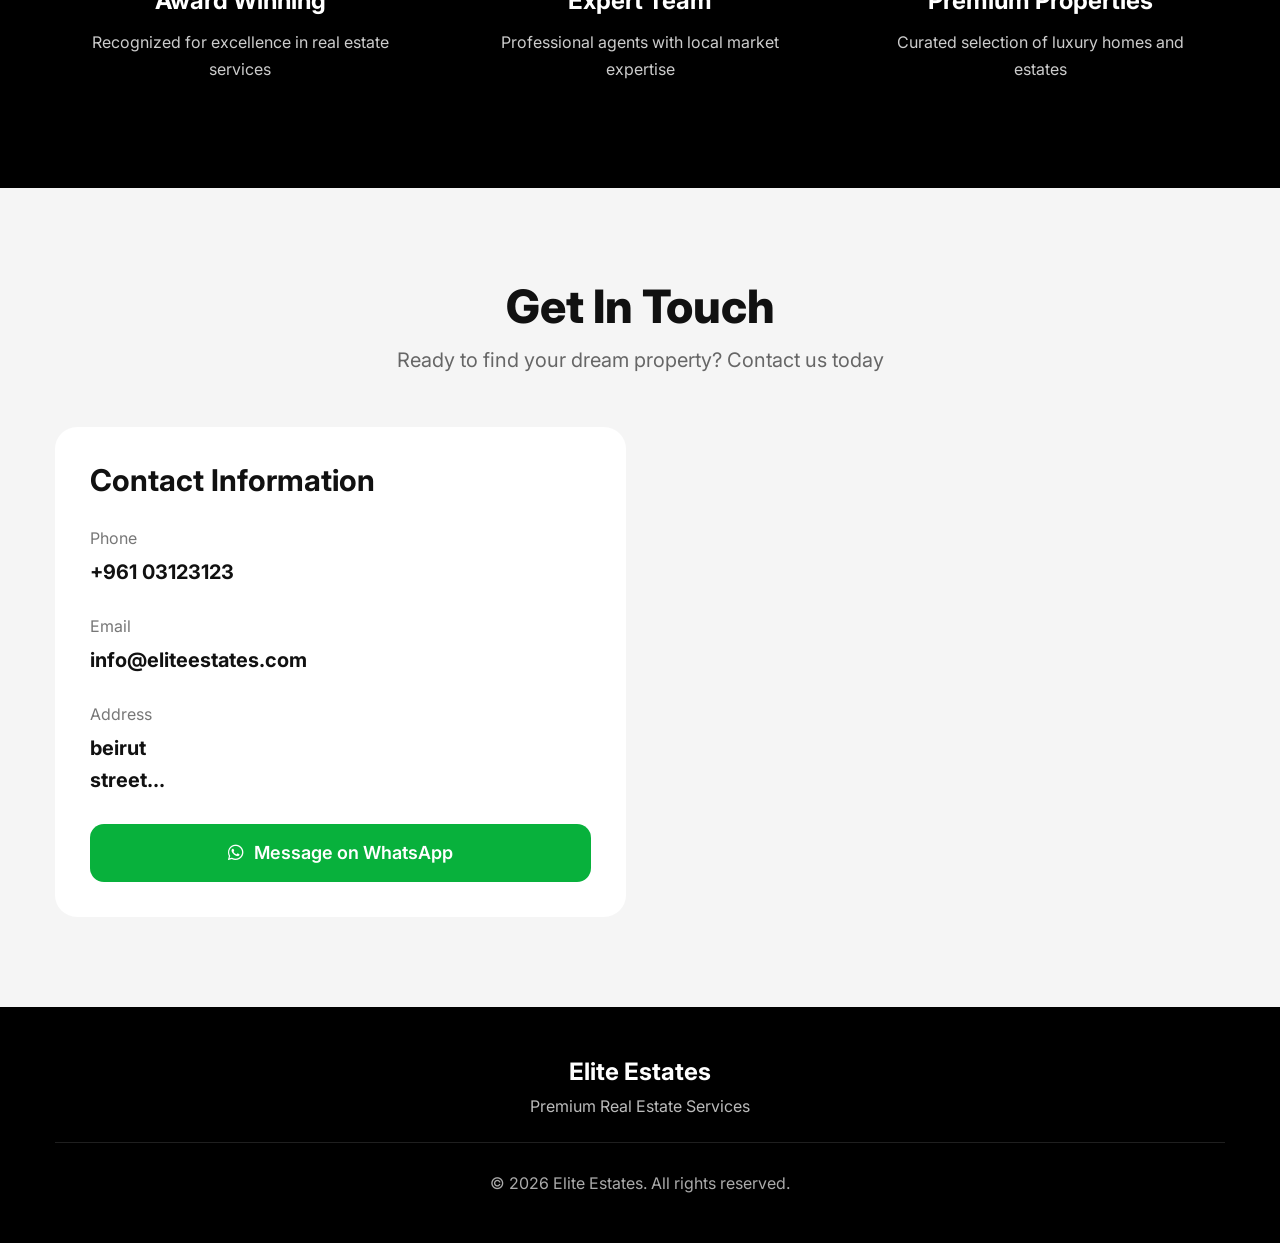
==== commit 3d73e1f8: "update" ====
--- a/index.html
+++ b/index.html
@@ -55,7 +55,7 @@
       </nav>
 
     <a
-      href="https://wa.me/123456789"
+      href="https://wa.me/70643404"
       target="_blank"
       class="header-whatsapp"
     >
--- a/style.css
+++ b/style.css
@@ -1213,4 +1213,26 @@
     height:100%;
     object-fit:cover;
     display:block;
+  }
+  .hero-overlay{
+    position:absolute;
+    inset:0;
+    background:linear-gradient(
+      rgba(0,0,0,0.58),
+      rgba(0,0,0,0.45)
+    );
+    z-index:1;
+  }
+  
+  .hero-content{
+    position:relative;
+    z-index:5;
+  }
+  
+  .hero-content h1{
+    text-shadow:0 4px 18px rgba(0,0,0,0.55);
+  }
+  
+  .hero-content p{
+    text-shadow:0 3px 12px rgba(0,0,0,0.55);
   }
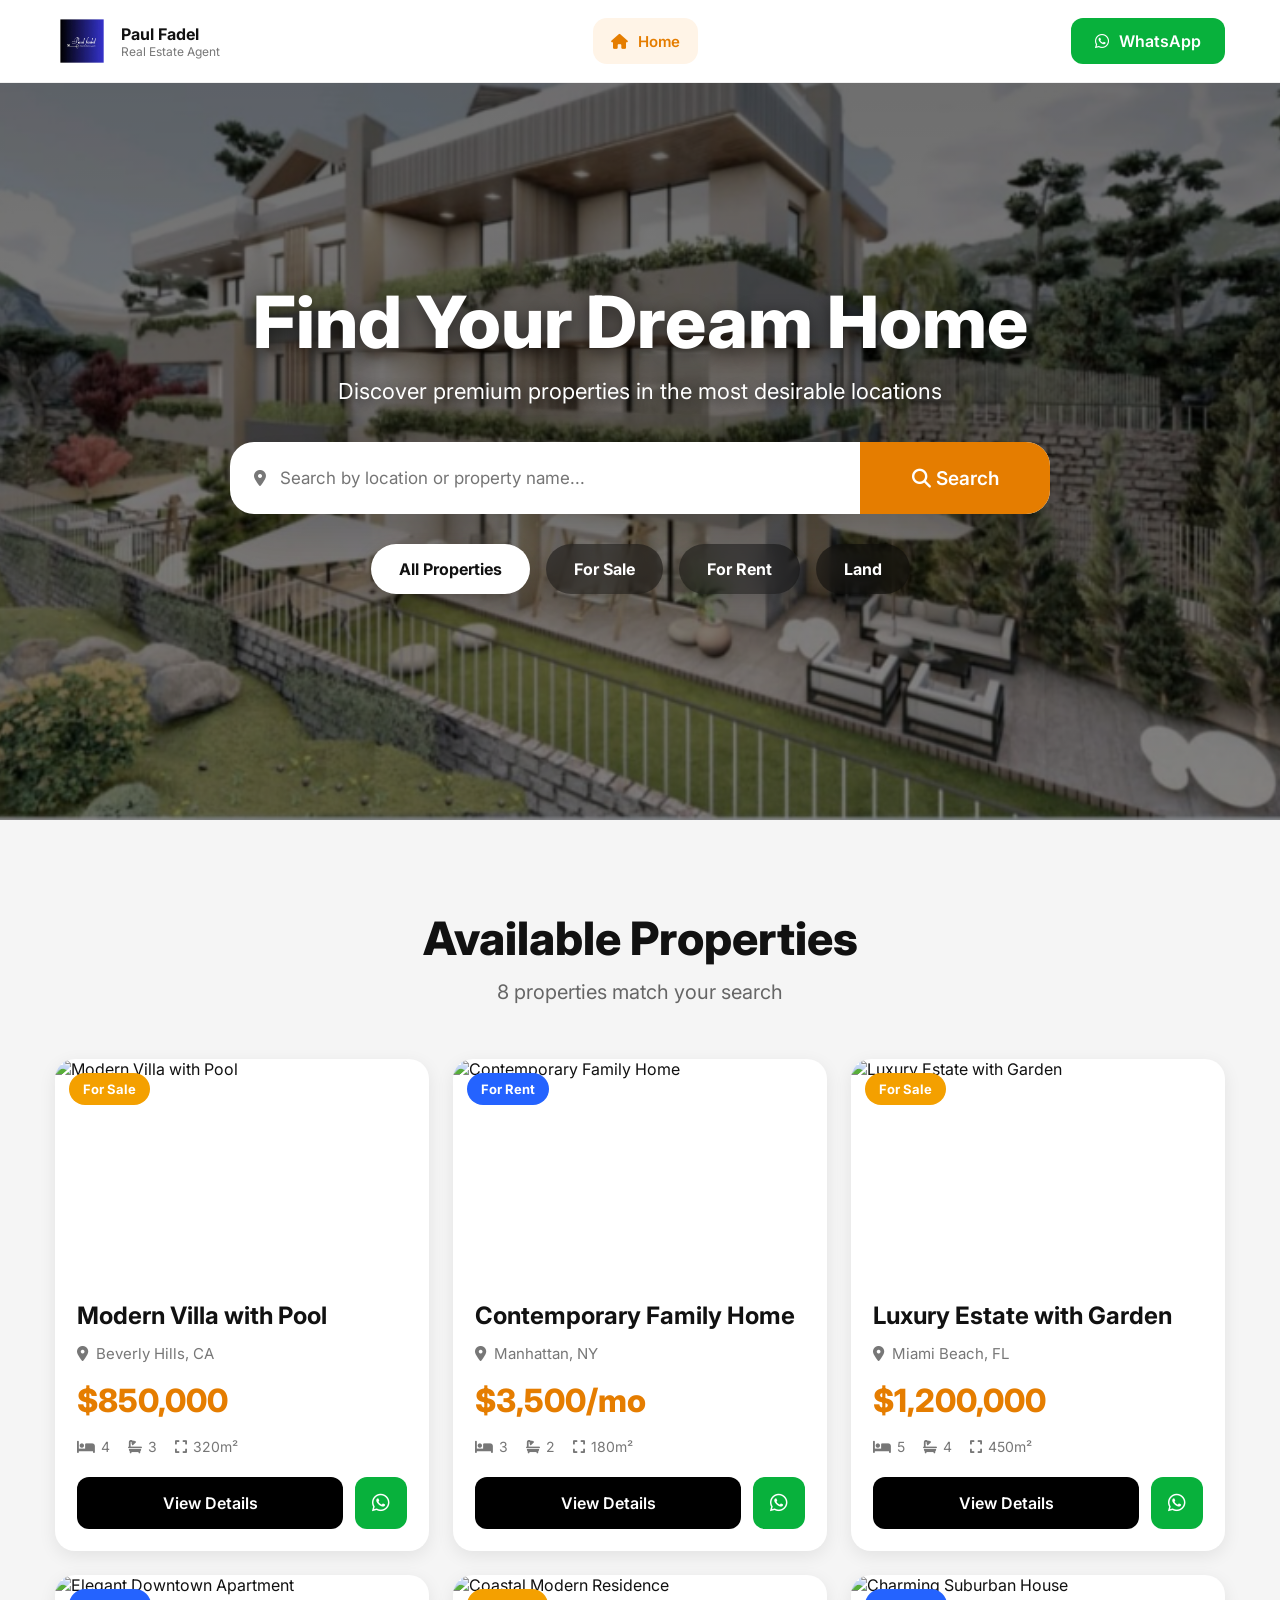
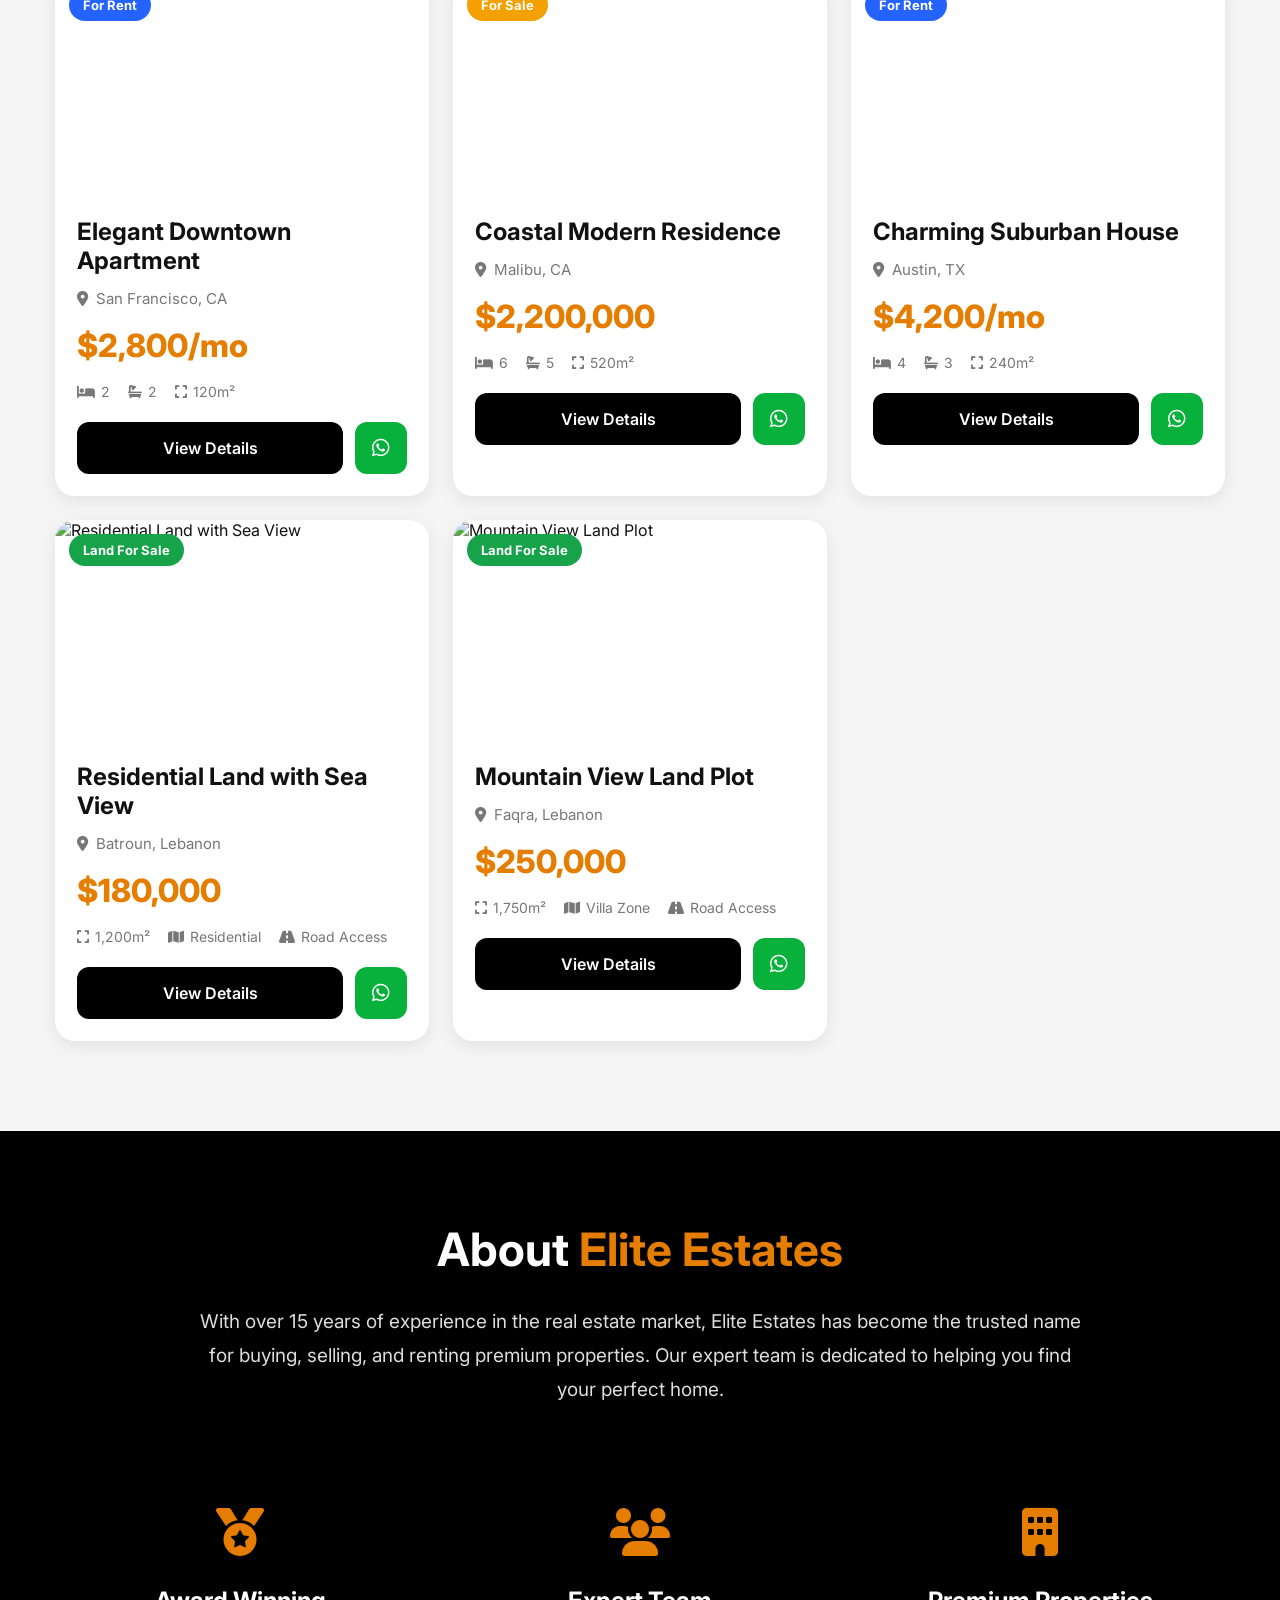
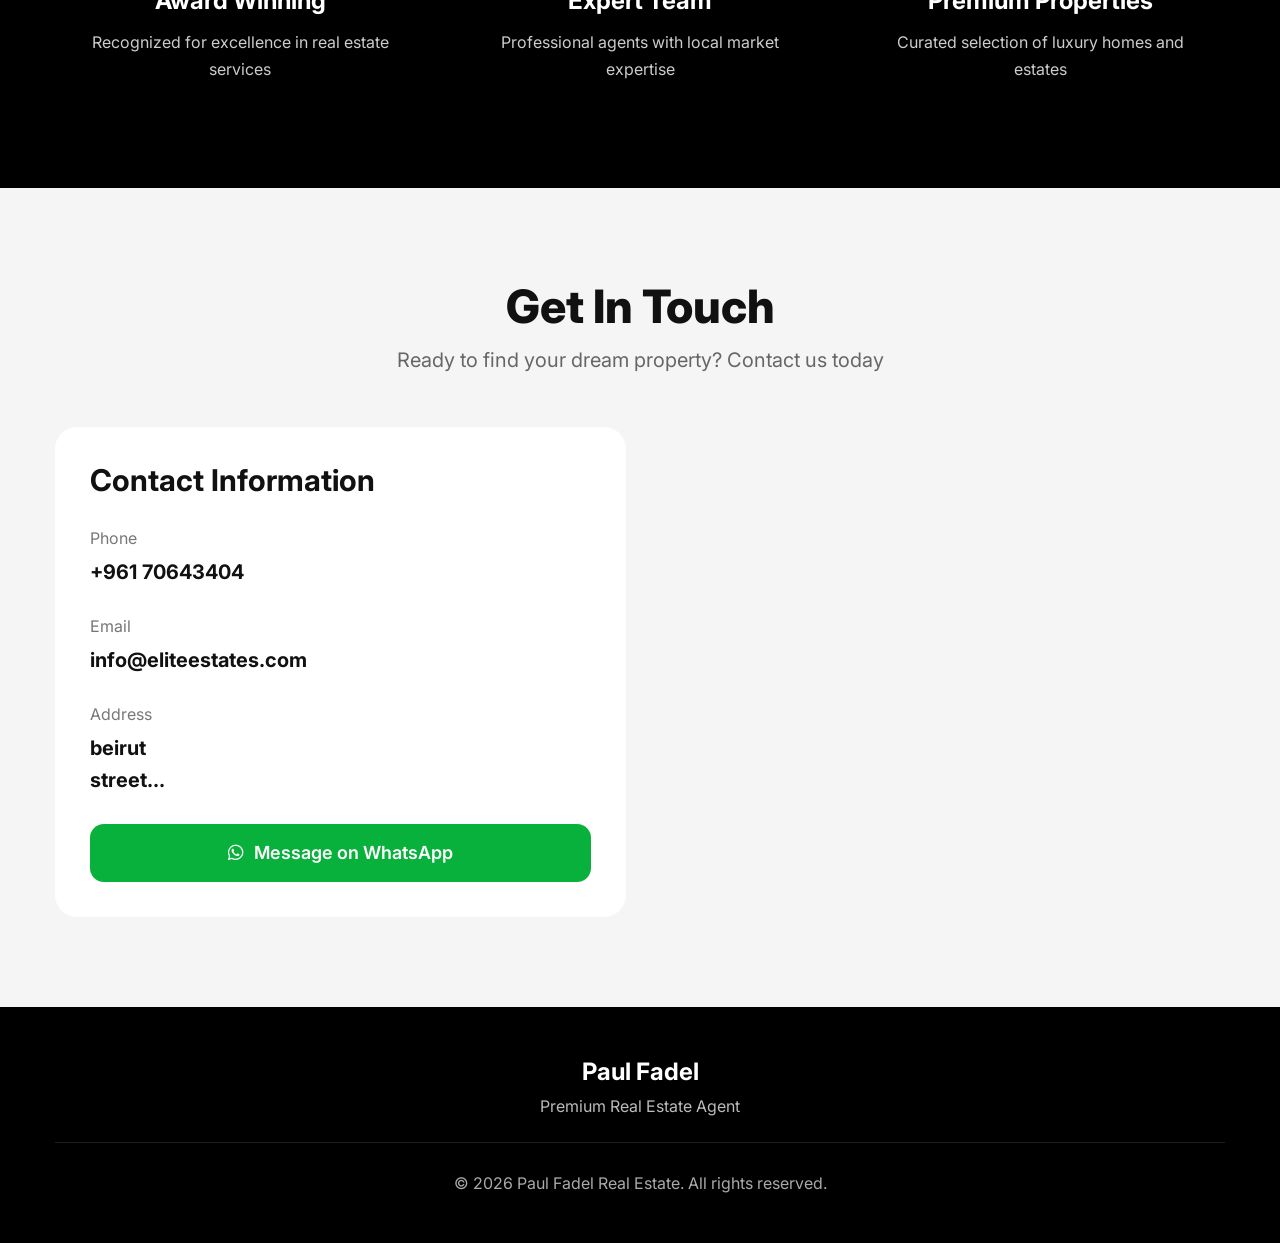
==== commit a895ed57: "update" ====
--- a/index.html
+++ b/index.html
@@ -254,7 +254,7 @@
 
           <span>Phone</span>
 
-          <strong>+961 03123123</strong>
+          <strong>+961 70643404</strong>
 
         </div>
 
@@ -283,7 +283,7 @@
         </div>
 
         <a
-          href="https://wa.me/123456789"
+          href="https://wa.me/70643404"
           target="_blank"
           class="contact-whatsapp"
         >
@@ -316,15 +316,15 @@
 
     <div class="footer-center">
 
-        <h3>Elite Estates</h3>
-      
-        <p>Premium Real Estate Services</p>
+        <h3>Paul Fadel</h3>
+      
+        <p>Premium Real Estate Agent</p>
       
       </div>
       
       <div class="footer-bottom">
       
-        © 2026 Elite Estates. All rights reserved.
+        © 2026 Paul Fadel Real Estate. All rights reserved.
       
       </div>
 
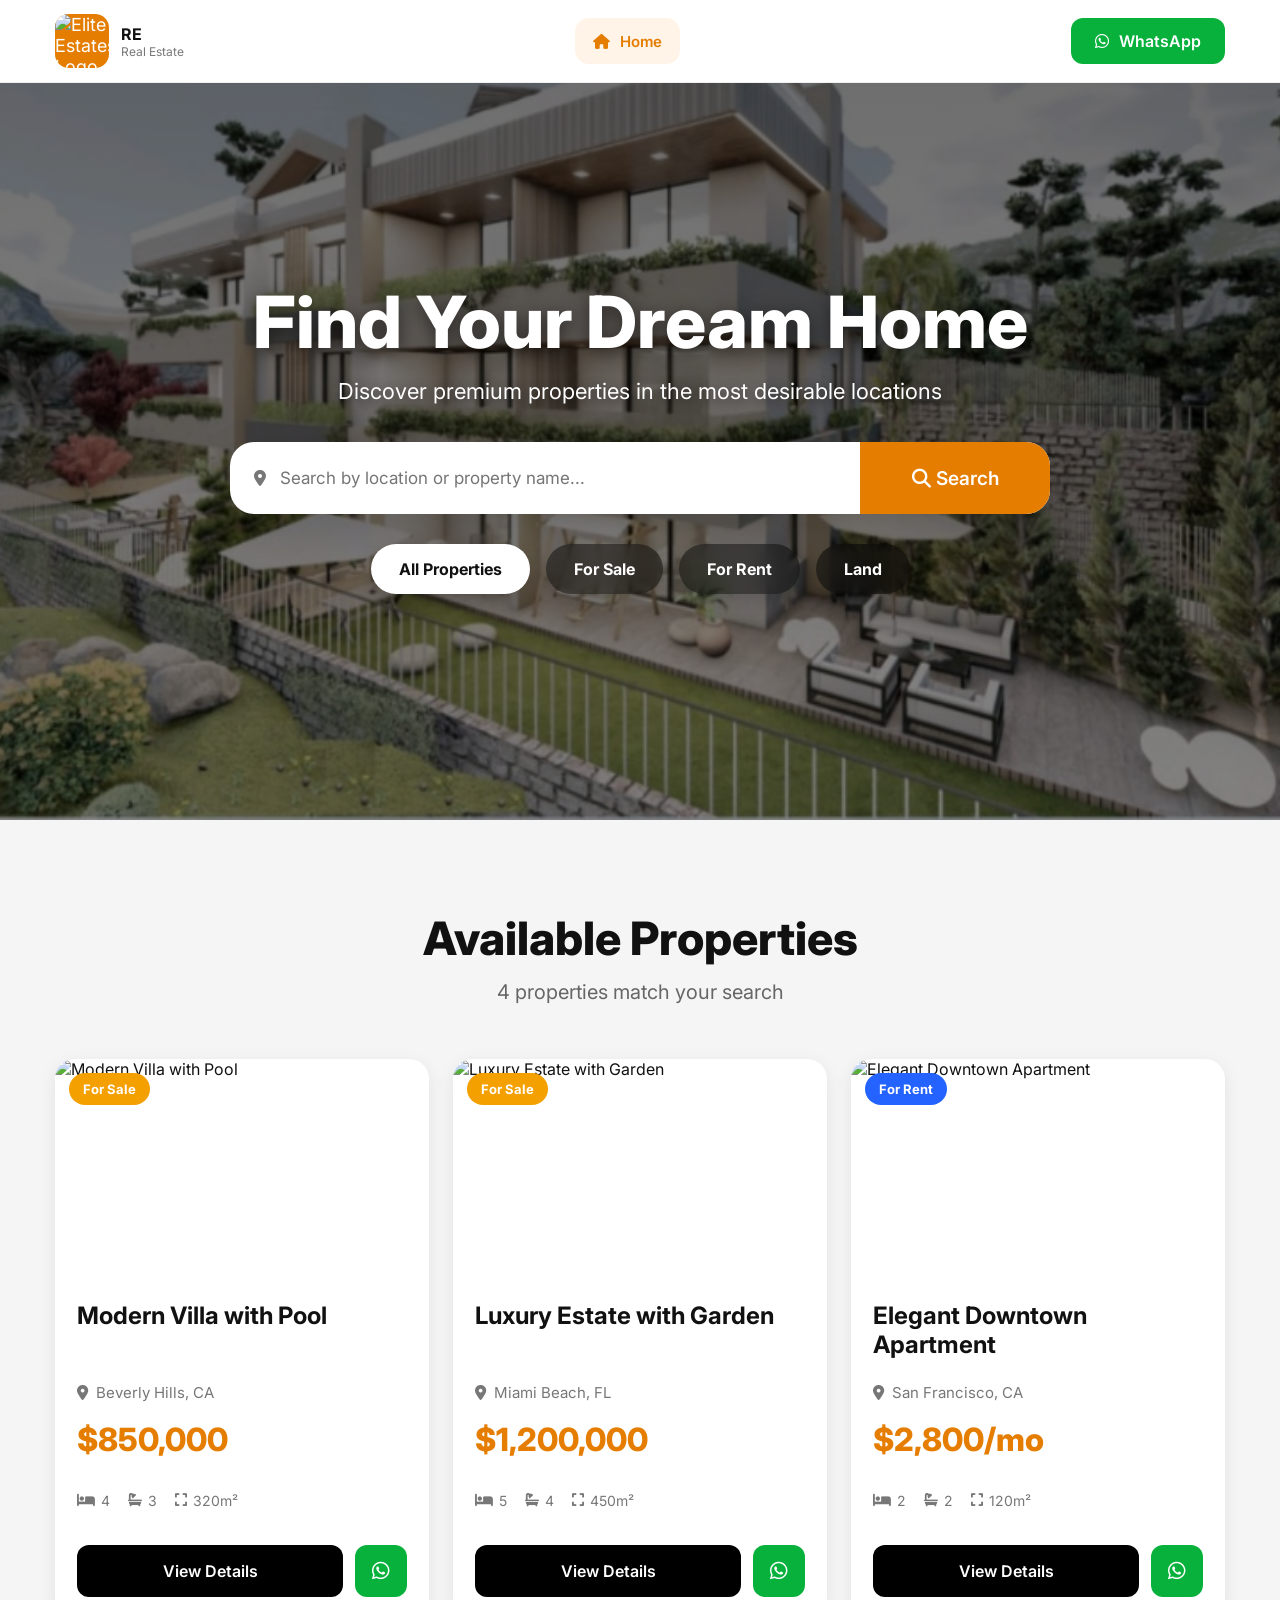
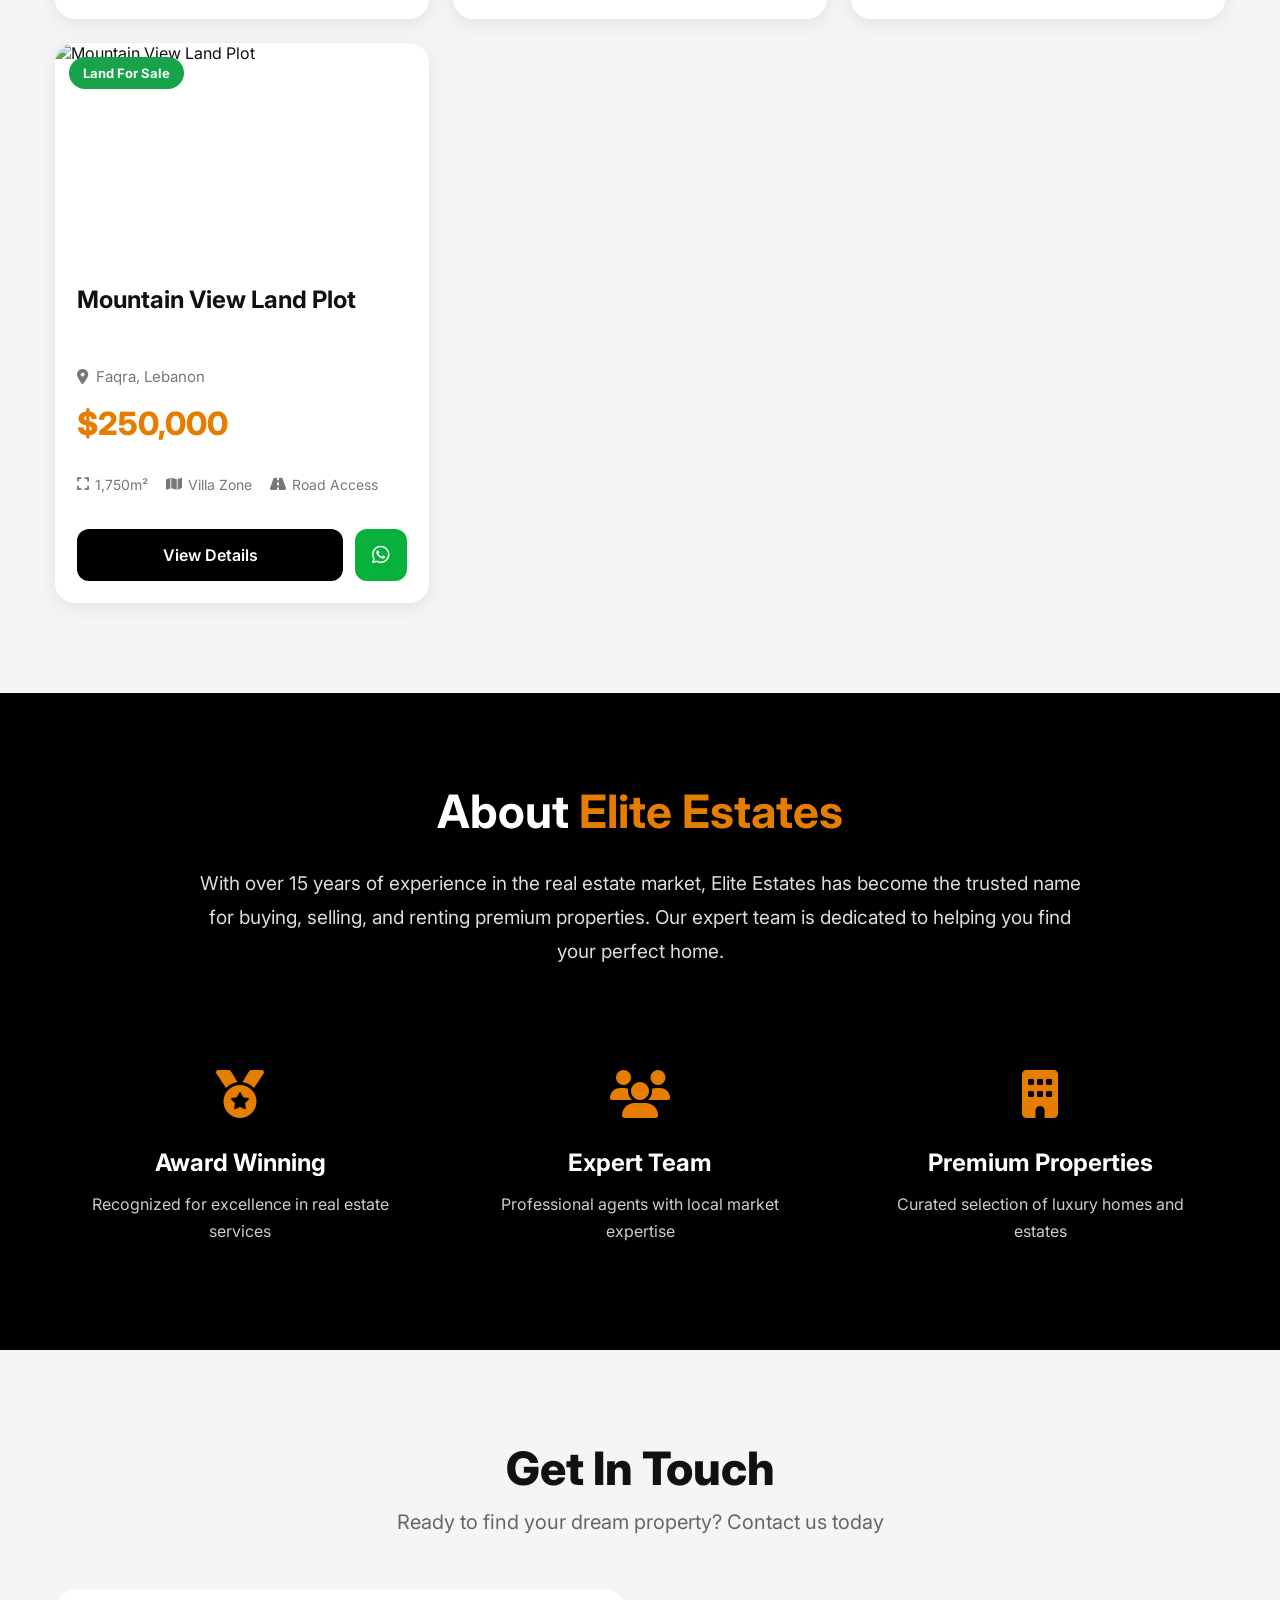
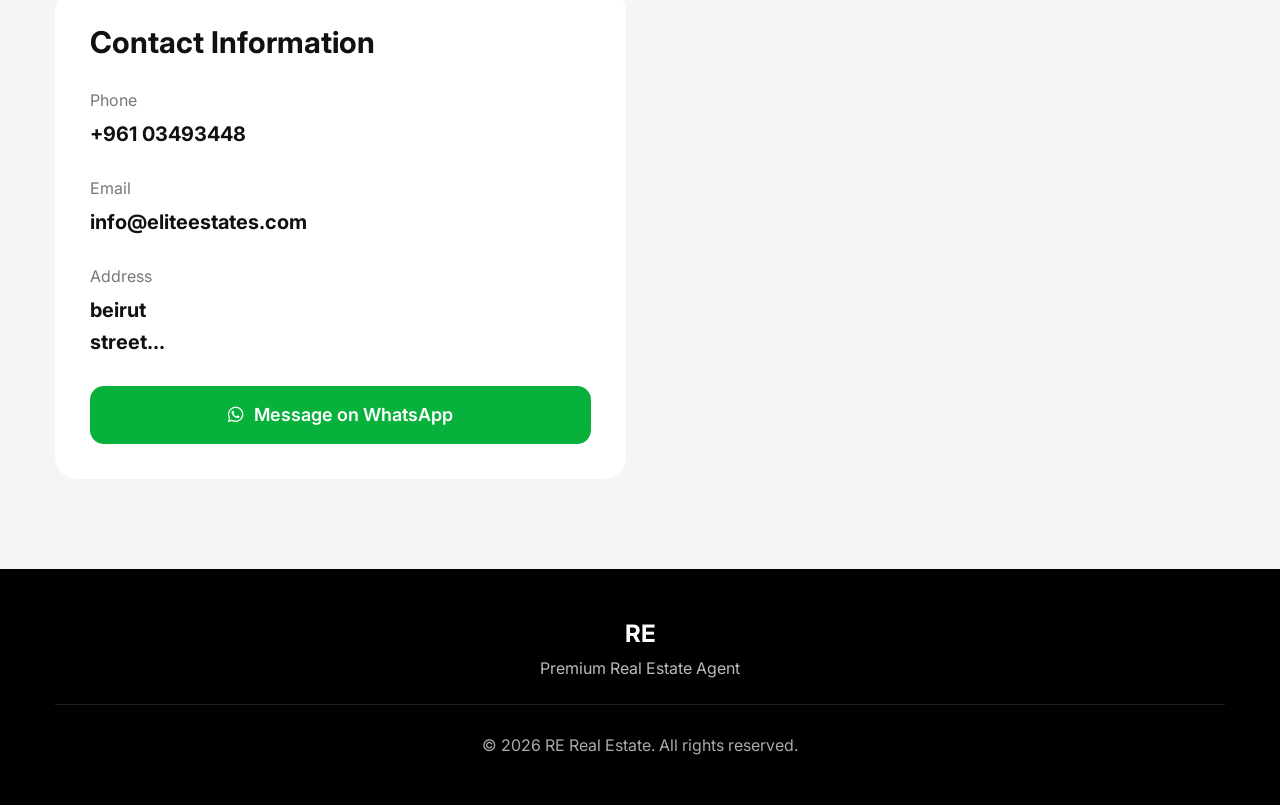
==== commit ad218db4: "update" ====
--- a/index.html
+++ b/index.html
@@ -3,7 +3,7 @@
 <head>
   <meta charset="UTF-8" />
   <meta name="viewport" content="width=device-width, initial-scale=1.0" />
-  <title>Paul Fadel Real Estate</title>
+  <title>RE</title>
 
   <!-- CSS -->
   <link rel="stylesheet" href="style.css" />
@@ -35,12 +35,12 @@
     <div class="logo-section">
 
         <div class="logo-icon">
-            <img src="images/logo.jpg" alt="Elite Estates Logo">
+            <img src="images/l.jpg" alt="Elite Estates Logo">
           </div>
 
       <div>
-        <h2>Paul Fadel</h2>
-        <p>Real Estate Agent</p>
+        <h2>RE</h2>
+        <p>Real Estate </p>
       </div>
 
     </div>
@@ -55,7 +55,7 @@
       </nav>
 
     <a
-      href="https://wa.me/70643404"
+      href="https://wa.me/03123123"
       target="_blank"
       class="header-whatsapp"
     >
@@ -254,7 +254,7 @@
 
           <span>Phone</span>
 
-          <strong>+961 70643404</strong>
+          <strong>+961 03493448</strong>
 
         </div>
 
@@ -283,7 +283,7 @@
         </div>
 
         <a
-          href="https://wa.me/70643404"
+          href="https://wa.me/03123123"
           target="_blank"
           class="contact-whatsapp"
         >
@@ -316,7 +316,7 @@
 
     <div class="footer-center">
 
-        <h3>Paul Fadel</h3>
+        <h3>RE</h3>
       
         <p>Premium Real Estate Agent</p>
       
@@ -324,7 +324,7 @@
       
       <div class="footer-bottom">
       
-        © 2026 Paul Fadel Real Estate. All rights reserved.
+        © 2026 RE Real Estate. All rights reserved.
       
       </div>
 
--- a/style.css
+++ b/style.css
@@ -329,6 +329,9 @@
     cursor:pointer;
     box-shadow:0 5px 18px rgba(0,0,0,0.08);
     transition:0.35s;
+    display:flex;
+    flex-direction:column;
+    height:100%;
   }
   
   .property-card:hover{
@@ -373,12 +376,16 @@
   
   .property-content{
     padding:22px;
+    display:flex;
+    flex-direction:column;
+    flex:1;
   }
   
   .property-title{
     font-size:24px;
     font-weight:700;
     margin-bottom:14px;
+    min-height:68px;
   }
   
   .property-location{
@@ -403,6 +410,7 @@
     flex-wrap:wrap;
     margin-bottom:22px;
     color:#777;
+    min-height:46px;
   }
   
   .property-features span{
@@ -415,6 +423,7 @@
   .card-buttons{
     display:flex;
     gap:12px;
+    margin-top:auto;
   }
   
   .details-btn{
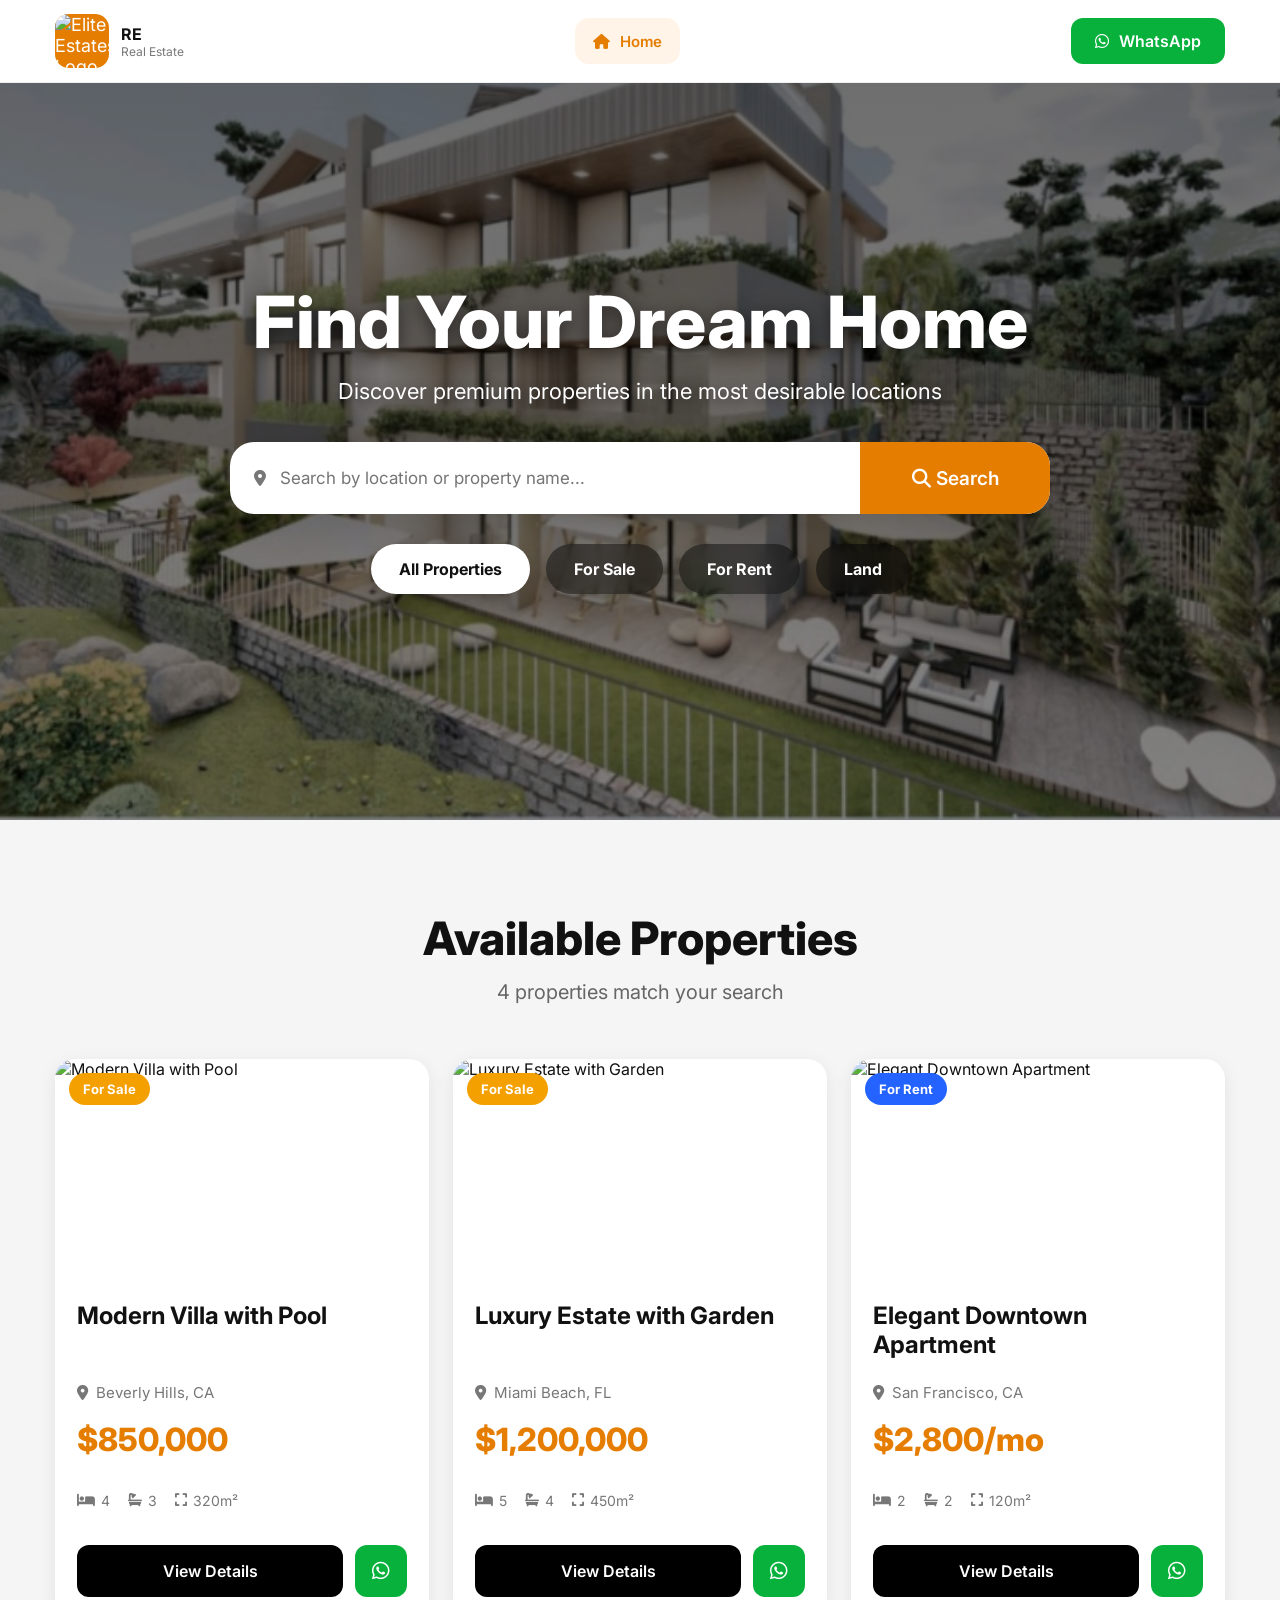
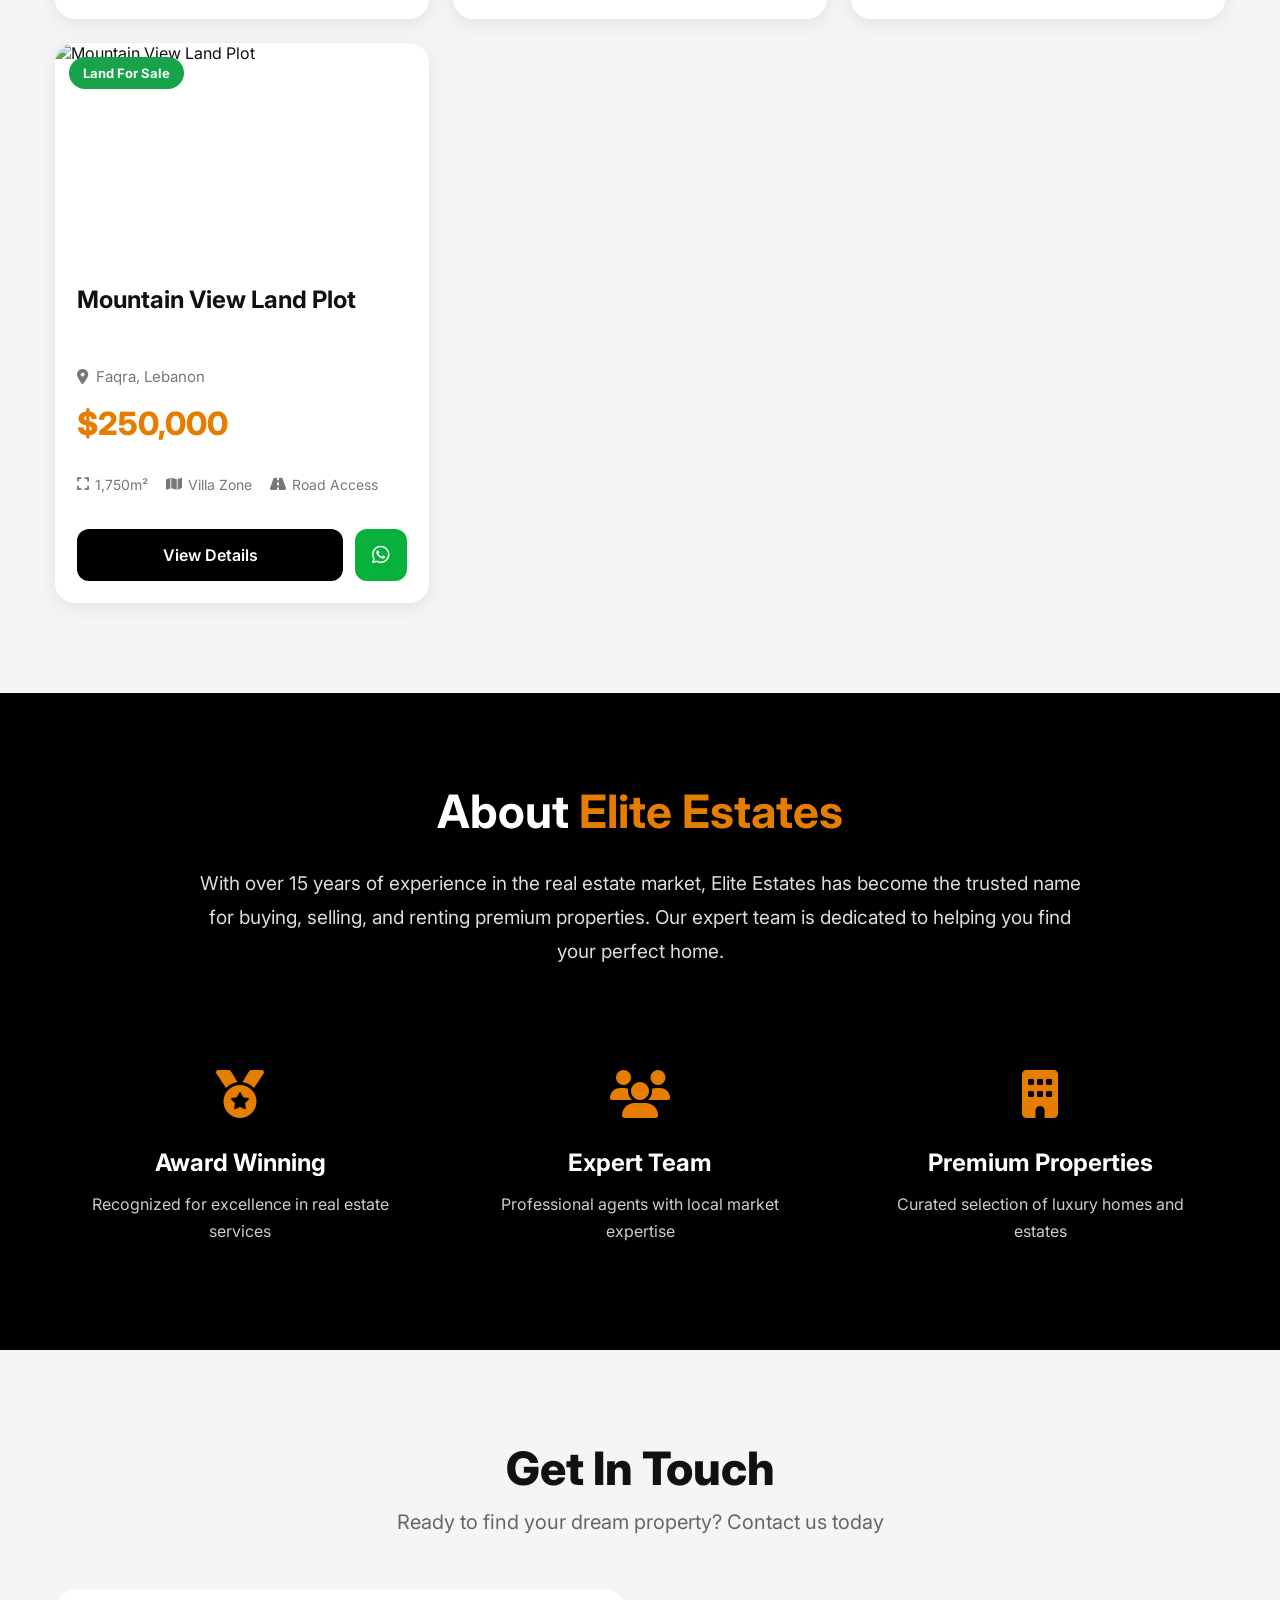
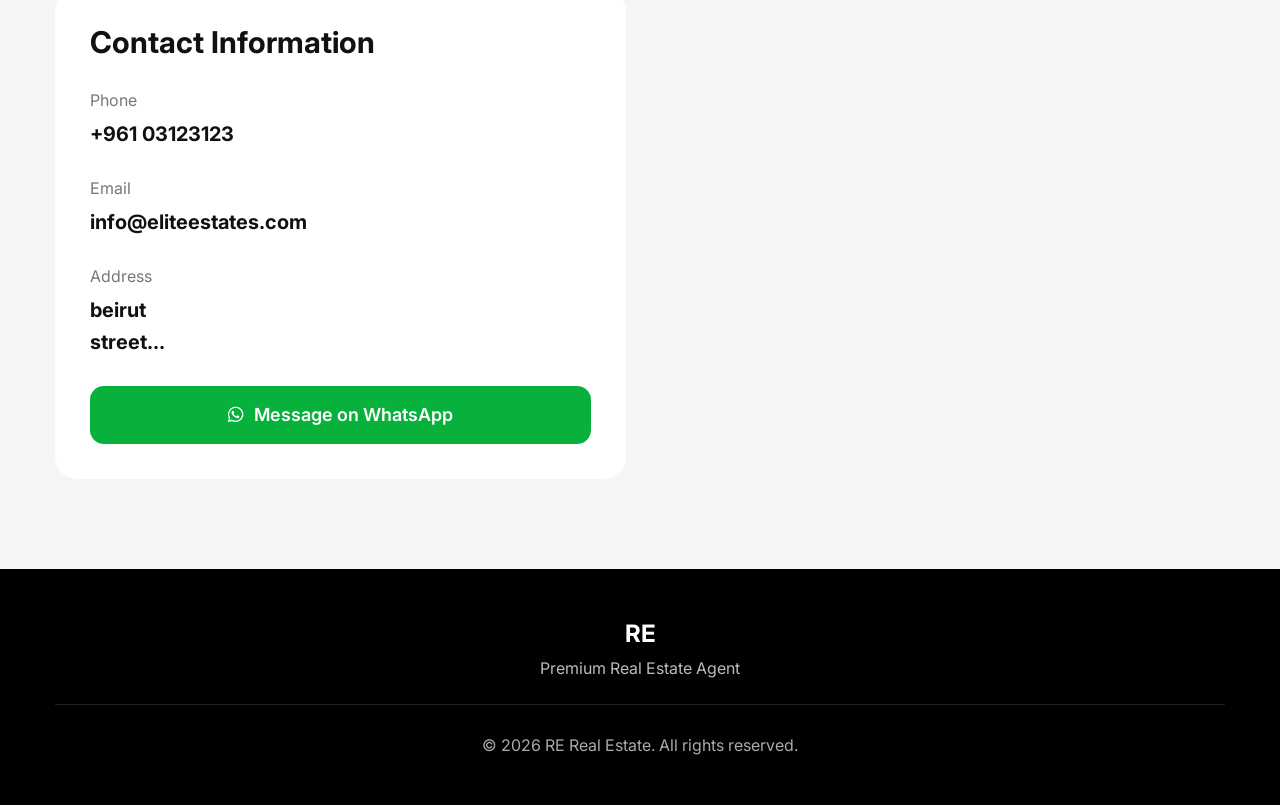
==== commit 218fdd70: "update" ====
--- a/index.html
+++ b/index.html
@@ -254,7 +254,7 @@
 
           <span>Phone</span>
 
-          <strong>+961 03493448</strong>
+          <strong>+961 03123123</strong>
 
         </div>
 
